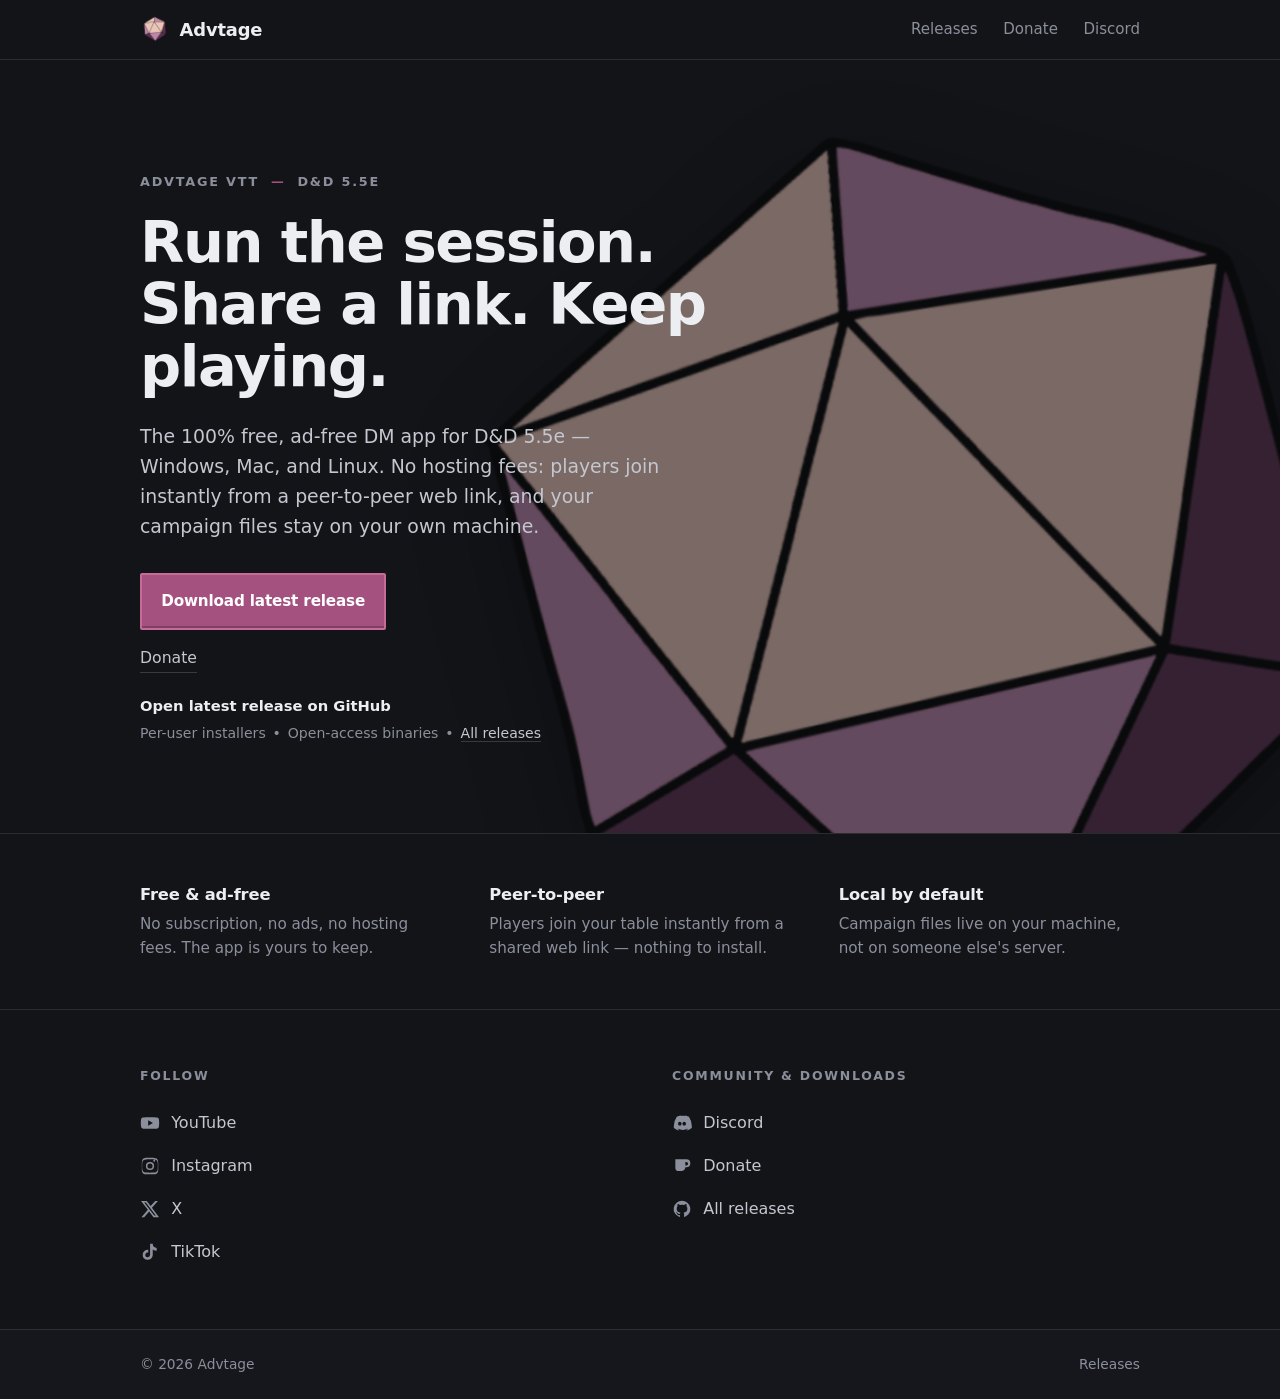
==== index.html @ 9486c338 "Group download buttons by OS; rename Ko-fi labels to Donate Stack Windows → Mac → Linux as clear gro" ====
<!DOCTYPE html>
<html lang="en">
<head>
  <meta charset="utf-8" />
  <meta name="viewport" content="width=device-width, initial-scale=1" />
  <title>Advtage • DM tools for tabletop sessions</title>
  <meta name="description" content="The 100% free, ad-free DM app for D&amp;D 5.5e — Windows, Mac, and Linux. Zero hosting fees — players join instantly via a peer-to-peer web link while campaign files stay on your machine." />
  <meta property="og:title" content="Advtage — Run the session. Share a link. Keep playing." />
  <meta property="og:description" content="Free, ad-free DM app for D&amp;D 5.5e on Windows, Mac, and Linux. Players join via a peer-to-peer web link; campaign files stay on your machine." />
  <meta property="og:type" content="website" />
  <meta property="og:image" content="assets/adv-die.png" />
  <link rel="icon" href="assets/adv-small.png" type="image/png" />
  <link rel="stylesheet" href="styles.css" />
</head>
<body>
  <a class="skip" href="#download-row">Skip to download</a>

  <header class="nav">
    <div class="nav__in">
      <a class="brand" href="index.html" aria-label="Advtage home">
        <img class="brand__icon" src="assets/adv-die.png" alt="" width="30" height="30" />
        <span class="brand__name">Advtage</span>
      </a>
      <nav class="nav__links" aria-label="Primary">
        <a href="releases.html">Releases</a>
        <a href="https://ko-fi.com/advtage" target="_blank" rel="noopener noreferrer">Donate</a>
        <a href="https://discord.gg/P9cmzxJrYT" target="_blank" rel="noopener noreferrer">Discord</a>
      </nav>
    </div>
  </header>

  <main>
    <section class="hero">
      <div class="hero__mark" aria-hidden="true">
        <img class="hero__mark-img" src="assets/adv-die.png" alt="" width="920" height="920" />
      </div>
      <div class="hero__in">
        <div class="hero__text">
          <p class="eyebrow">Advtage VTT <span aria-hidden="true">—</span> D&amp;D 5.5e</p>
          <h1 class="hero__title">Run the session. Share a link. Keep playing.</h1>
          <p class="hero__lede">
            The 100% free, ad-free DM app for D&amp;D 5.5e — Windows, Mac, and Linux.
            No hosting fees: players join instantly from a peer-to-peer web link,
            and your campaign files stay on your own machine.
          </p>

          <div class="actions">
            <div class="dl-row" id="download-row">
              <a class="btn" id="download-btn" href="https://github.com/advtage/advtage.github.io/releases/latest">
                Download for Windows
              </a>
            </div>
            <a class="actions__alt" href="https://ko-fi.com/advtage" target="_blank" rel="noopener noreferrer">Donate</a>
          </div>

          <p class="version" id="version-line">Fetching latest version…</p>
          <p class="fine">Per-user installers <span class="mid">•</span> Open-access binaries <span class="mid">•</span> <a class="fine__link" href="releases.html">All releases</a></p>
          <p class="fine fine--caveat" id="mac-caveat" hidden>
            Mac builds are unsigned (not Apple Developer ID signed or notarized).
            First launch may need right-click → Open, or allow in System Settings → Privacy &amp; Security.
          </p>
        </div>
      </div>
    </section>

    <section class="facts" aria-label="What Advtage is">
      <dl class="facts__in">
        <div class="fact">
          <dt class="fact__term">Free &amp; ad-free</dt>
          <dd class="fact__desc">No subscription, no ads, no hosting fees. The app is yours to keep.</dd>
        </div>
        <div class="fact">
          <dt class="fact__term">Peer-to-peer</dt>
          <dd class="fact__desc">Players join your table instantly from a shared web link — nothing to install.</dd>
        </div>
        <div class="fact">
          <dt class="fact__term">Local by default</dt>
          <dd class="fact__desc">Campaign files live on your machine, not on someone else's server.</dd>
        </div>
      </dl>
    </section>

    <section class="links">
      <div class="links__in">
        <div class="group">
          <h2 class="group__label">Follow</h2>
          <ul class="group__list" id="social-links-social">
            <li>
              <a class="slink" href="https://www.youtube.com/@advtagevtt" target="_blank" rel="noopener noreferrer">
                <svg class="slink__icon" viewBox="0 0 24 24" aria-hidden="true"><path d="M23 12s0-3.2-.4-4.7a2.5 2.5 0 0 0-1.8-1.8C19.3 5 12 5 12 5s-7.3 0-8.8.5A2.5 2.5 0 0 0 1.4 7.3C1 8.8 1 12 1 12s0 3.2.4 4.7a2.5 2.5 0 0 0 1.8 1.8C4.7 19 12 19 12 19s7.3 0 8.8-.5a2.5 2.5 0 0 0 1.8-1.8C23 15.2 23 12 23 12ZM9.8 15.3V8.7l5.7 3.3-5.7 3.3Z"/></svg>
                <span>YouTube</span>
              </a>
            </li>
            <li>
              <a class="slink" href="https://www.instagram.com/advtagevtt" target="_blank" rel="noopener noreferrer">
                <svg class="slink__icon" viewBox="0 0 24 24" aria-hidden="true"><path d="M12 2.2c3.2 0 3.6 0 4.9.1 1.2.1 1.8.3 2.2.4.6.2 1 .5 1.4.9.4.4.7.8.9 1.4.1.4.3 1 .4 2.2.1 1.3.1 1.7.1 4.9s0 3.6-.1 4.9c-.1 1.2-.3 1.8-.4 2.2-.2.6-.5 1-.9 1.4-.4.4-.8.7-1.4.9-.4.1-1 .3-2.2.4-1.3.1-1.7.1-4.9.1s-3.6 0-4.9-.1c-1.2-.1-1.8-.3-2.2-.4a3.8 3.8 0 0 1-1.4-.9 3.8 3.8 0 0 1-.9-1.4c-.1-.4-.3-1-.4-2.2C2.2 15.6 2.2 15.2 2.2 12s0-3.6.1-4.9c.1-1.2.3-1.8.4-2.2.2-.6.5-1 .9-1.4.4-.4.8-.7 1.4-.9.4-.1 1-.3 2.2-.4C8.4 2.2 8.8 2.2 12 2.2Zm0 1.8c-3.1 0-3.5 0-4.7.1-1.1.1-1.7.2-2.1.4-.5.2-.9.4-1.3.8-.4.4-.6.8-.8 1.3-.2.4-.3 1-.4 2.1C2.6 9.9 2.6 10.3 2.6 12s0 2.1.1 3.3c.1 1.1.2 1.7.4 2.1.2.5.4.9.8 1.3.4.4.8.6 1.3.8.4.2 1 .3 2.1.4 1.2.1 1.6.1 4.7.1s3.5 0 4.7-.1c1.1-.1 1.7-.2 2.1-.4.5-.2.9-.4 1.3-.8.4-.4.6-.8.8-1.3.2-.4.3-1 .4-2.1.1-1.2.1-1.6.1-3.3s0-2.1-.1-3.3c-.1-1.1-.2-1.7-.4-2.1a3.5 3.5 0 0 0-.8-1.3 3.5 3.5 0 0 0-1.3-.8c-.4-.2-1-.3-2.1-.4C15.5 4 15.1 4 12 4Zm0 3.1a4.9 4.9 0 1 1 0 9.8 4.9 4.9 0 0 1 0-9.8Zm0 8a3.1 3.1 0 1 0 0-6.2 3.1 3.1 0 0 0 0 6.2Zm5.1-8.2a1.15 1.15 0 1 1 0-2.3 1.15 1.15 0 0 1 0 2.3Z"/></svg>
                <span>Instagram</span>
              </a>
            </li>
            <li>
              <a class="slink" href="https://x.com/AdvtageVTT" target="_blank" rel="noopener noreferrer">
                <svg class="slink__icon" viewBox="0 0 24 24" aria-hidden="true"><path d="M18.24 2.25h3.31l-7.23 8.26 8.5 11.24h-6.65l-5.2-6.82-5.96 6.82H1.7l7.73-8.84L1.25 2.25h6.82l4.7 6.22 5.47-6.22Zm-1.16 17.52h1.83L7.02 4.13H5.06l12.02 15.64Z"/></svg>
                <span>X</span>
              </a>
            </li>
            <li>
              <a class="slink" href="https://www.tiktok.com/@advtagevtt" target="_blank" rel="noopener noreferrer">
                <svg class="slink__icon" viewBox="0 0 24 24" aria-hidden="true"><path d="M16.6 5.82A5.2 5.2 0 0 1 15.3 2h-3.2v13.4a2.86 2.86 0 1 1-2.2-2.79V9.3a6.06 6.06 0 1 0 5.4 6.02V8.9a8.35 8.35 0 0 0 4.7 1.45V7.15a5.18 5.18 0 0 1-3.4-1.33Z"/></svg>
                <span>TikTok</span>
              </a>
            </li>
          </ul>
        </div>

        <div class="group">
          <h2 class="group__label">Community &amp; downloads</h2>
          <ul class="group__list" id="social-links-community">
            <li>
              <a class="slink" href="https://discord.gg/P9cmzxJrYT" target="_blank" rel="noopener noreferrer">
                <svg class="slink__icon" viewBox="0 0 24 24" aria-hidden="true"><path d="M20.3 4.6A19 19 0 0 0 15.6 3.1l-.24.5a17.6 17.6 0 0 1 4.14 1.32 15.7 15.7 0 0 0-13-.02A17.5 17.5 0 0 1 10.7 3.6l-.25-.5A19 19 0 0 0 5.7 4.6 19.8 19.8 0 0 0 2.3 17.9a19.2 19.2 0 0 0 5.86 2.95l.47-.66a12.5 12.5 0 0 1-1.86-.9l.46-.35a13.7 13.7 0 0 0 11.54 0l.46.35c-.6.35-1.22.65-1.87.9l.47.66a19.1 19.1 0 0 0 5.86-2.95 19.7 19.7 0 0 0-3.4-13.3ZM9.35 15.1c-1.14 0-2.08-1.05-2.08-2.34 0-1.29.92-2.34 2.08-2.34 1.16 0 2.1 1.06 2.08 2.34 0 1.29-.93 2.34-2.08 2.34Zm5.3 0c-1.14 0-2.08-1.05-2.08-2.34 0-1.29.92-2.34 2.08-2.34 1.16 0 2.1 1.06 2.08 2.34 0 1.29-.92 2.34-2.08 2.34Z"/></svg>
                <span>Discord</span>
              </a>
            </li>
            <li>
              <a class="slink" href="https://ko-fi.com/advtage" target="_blank" rel="noopener noreferrer">
                <svg class="slink__icon" viewBox="0 0 24 24" aria-hidden="true"><path d="M4 4h13.2A4.8 4.8 0 0 1 22 8.8a4.8 4.8 0 0 1-4.8 4.8h-1.06A5.1 5.1 0 0 1 11 18H8a4 4 0 0 1-4-4V4Zm12 3.2v4.2h1.2A2.1 2.1 0 0 0 19.3 9.3 2.1 2.1 0 0 0 17.2 7.2H16Z"/></svg>
                <span>Donate</span>
              </a>
            </li>
            <li>
              <a class="slink" href="releases.html">
                <svg class="slink__icon" viewBox="0 0 24 24" aria-hidden="true"><path d="M12 2a10 10 0 0 0-3.16 19.49c.5.09.68-.22.68-.48v-1.7c-2.78.6-3.37-1.34-3.37-1.34-.45-1.16-1.11-1.47-1.11-1.47-.9-.62.07-.6.07-.6 1 .07 1.53 1.03 1.53 1.03.9 1.53 2.36 1.09 2.94.83.09-.65.35-1.09.63-1.34-2.22-.25-4.55-1.11-4.55-4.94 0-1.09.39-1.98 1.03-2.68-.1-.26-.45-1.28.1-2.66 0 0 .84-.27 2.75 1.02a9.5 9.5 0 0 1 5 0c1.91-1.29 2.75-1.02 2.75-1.02.55 1.38.2 2.4.1 2.66.64.7 1.03 1.59 1.03 2.68 0 3.84-2.34 4.68-4.57 4.93.36.31.68.92.68 1.85v2.74c0 .27.18.58.69.48A10 10 0 0 0 12 2Z"/></svg>
                <span>All releases</span>
              </a>
            </li>
          </ul>
        </div>
      </div>
    </section>
  </main>

  <footer class="foot">
    <div class="foot__in">
      <span>&copy; <span id="year"></span> Advtage</span>
      <a href="https://github.com/advtage/advtage.github.io/releases" target="_blank" rel="noopener noreferrer">Releases</a>
    </div>
  </footer>

  <script src="os-icons.js"></script>
  <script src="main.js"></script>
</body>
</html>
---- styles.css ----
:root {
  color-scheme: dark;

  /* One dominant neutral, graded surfaces */
  --bg: #131418;
  --bg-2: #16171c;
  --ink: #eceef2;
  --ink-2: #c4c7d0;
  --muted: #8b8f9c;
  --line: rgba(255, 255, 255, 0.10);
  --line-2: rgba(255, 255, 255, 0.16);

  /* One accent, drawn from the die's plum/orchid — solid, used sparingly */
  --accent: #a4517f;
  --accent-hover: #b75f90;
  --accent-ink: #ffffff;

  --maxw: 1080px;
  --pad: clamp(1.25rem, 4vw, 2.5rem);

  font-family: Inter, system-ui, -apple-system, "Segoe UI", Roboto, sans-serif;
}

* { box-sizing: border-box; }

body {
  margin: 0;
  min-height: 100vh;
  background: var(--bg);
  color: var(--ink);
  font-size: 16px;
  line-height: 1.55;
  -webkit-font-smoothing: antialiased;
  text-rendering: optimizeLegibility;
}

img { display: block; }
a { color: inherit; }

.skip {
  position: absolute;
  left: -9999px;
  top: 0;
  z-index: 50;
  padding: 0.6rem 1rem;
  background: var(--accent);
  color: var(--accent-ink);
  font-weight: 600;
  text-decoration: none;
}
.skip:focus { left: 1rem; top: 1rem; }

:focus-visible {
  outline: 2px solid var(--accent-hover);
  outline-offset: 2px;
}

.mid { color: var(--muted); padding: 0 0.15rem; }

/* ---------------- Nav ---------------- */
.nav {
  position: sticky;
  top: 0;
  z-index: 30;
  background: var(--bg);
  border-bottom: 1px solid var(--line);
}
.nav__in {
  max-width: var(--maxw);
  margin: 0 auto;
  padding: 0.9rem var(--pad);
  display: flex;
  align-items: center;
  justify-content: space-between;
  gap: 1rem;
}
.brand {
  display: inline-flex;
  align-items: center;
  gap: 0.6rem;
  text-decoration: none;
}
.brand__icon {
  width: 30px;
  height: 30px;
  object-fit: contain;
}
.brand__name {
  font-size: 1.12rem;
  font-weight: 700;
  letter-spacing: -0.01em;
  color: var(--ink);
}
.nav__links {
  display: flex;
  align-items: center;
  gap: 1.6rem;
}
.nav__links a {
  color: var(--muted);
  text-decoration: none;
  font-size: 0.94rem;
  font-weight: 500;
  transition: color 0.15s ease;
}
.nav__links a:hover { color: var(--ink); }

/* ---------------- Hero ---------------- */
.hero {
  position: relative;
  overflow: hidden;
  border-bottom: 1px solid var(--line);
  isolation: isolate;
}
.hero__mark {
  position: absolute;
  inset: auto -14% -36% auto;
  width: min(118vw, 1080px);
  height: min(118vw, 1080px);
  z-index: 0;
  pointer-events: none;
  opacity: 0.48;
  transform: rotate(-10deg);
}
.hero__mark-img {
  width: 100%;
  height: 100%;
  object-fit: contain;
  filter: drop-shadow(0 28px 50px rgba(0, 0, 0, 0.55));
}
.hero__in {
  position: relative;
  z-index: 1;
  max-width: var(--maxw);
  margin: 0 auto;
  padding: clamp(3.5rem, 9vw, 7rem) var(--pad) clamp(3rem, 7vw, 5.5rem);
  display: grid;
  grid-template-columns: minmax(0, 1fr);
  align-items: center;
}
.hero__text {
  max-width: 38rem;
  position: relative;
}

.eyebrow {
  margin: 0 0 1.25rem;
  color: var(--muted);
  font-size: 0.8rem;
  font-weight: 600;
  letter-spacing: 0.14em;
  text-transform: uppercase;
}
.eyebrow span { margin: 0 0.35rem; color: var(--accent); }

.hero__title {
  margin: 0 0 1.4rem;
  font-size: clamp(2.2rem, 5.2vw, 3.6rem);
  line-height: 1.08;
  letter-spacing: -0.025em;
  font-weight: 700;
  color: var(--ink);
}

.hero__lede {
  margin: 0 0 2rem;
  max-width: 33rem;
  color: var(--ink-2);
  font-size: clamp(1.02rem, 1.5vw, 1.18rem);
  line-height: 1.6;
}

/* ---- Actions: download buttons with OS marks ---- */
.actions {
  display: flex;
  flex-direction: column;
  align-items: flex-start;
  gap: 1rem;
  margin-bottom: 1.35rem;
}
.dl-row {
  display: flex;
  flex-direction: column;
  align-items: flex-start;
  gap: 0.55rem;
  width: 100%;
  max-width: 42rem;
}
.dl-group {
  display: flex;
  flex-wrap: wrap;
  align-items: stretch;
  gap: 0.55rem;
}
.btn {
  display: inline-flex;
  align-items: center;
  justify-content: center;
  gap: 0.55rem;
  padding: 0.9rem 1.2rem;
  background: var(--accent);
  color: var(--accent-ink);
  font-size: 0.95rem;
  font-weight: 650;
  letter-spacing: -0.01em;
  text-decoration: none;
  border: 2px solid #c46b98;
  border-radius: 2px;
  box-shadow: inset 0 -2px 0 rgba(0, 0, 0, 0.22);
  transition: background 0.15s ease, border-color 0.15s ease, transform 0.12s ease;
}
.btn:hover {
  background: var(--accent-hover);
  border-color: #d07aa5;
}
.btn:active {
  transform: translateY(1px);
  box-shadow: inset 0 1px 0 rgba(0, 0, 0, 0.25);
}
.btn.pending { opacity: 0.6; pointer-events: none; }
.btn--download {
  white-space: nowrap;
  min-height: 2.85rem;
}
.btn__os {
  width: 1.15rem;
  height: 1.15rem;
  flex-shrink: 0;
  display: block;
}
.btn__label { line-height: 1; }

.actions__alt {
  color: var(--ink-2);
  font-size: 0.98rem;
  font-weight: 500;
  text-decoration: none;
  border-bottom: 1px solid var(--line-2);
  padding-bottom: 2px;
  transition: color 0.15s ease, border-color 0.15s ease;
}
.actions__alt:hover { color: var(--ink); border-bottom-color: var(--accent); }

.version {
  margin: 0;
  color: var(--ink);
  font-size: 0.92rem;
  font-weight: 600;
}
.fine {
  margin: 0.35rem 0 0;
  color: var(--muted);
  font-size: 0.88rem;
}
.fine__link {
  color: var(--ink-2);
  text-decoration: none;
  border-bottom: 1px solid var(--line-2);
  transition: color 0.15s ease, border-color 0.15s ease;
}
.fine__link:hover { color: var(--ink); border-bottom-color: var(--accent); }
.fine--caveat {
  margin-top: 0.85rem;
  max-width: 34rem;
  line-height: 1.5;
  color: var(--muted);
}

/* ---------------- Facts (typography + hairlines, not cards) ---------------- */
.facts { border-bottom: 1px solid var(--line); }
.facts__in {
  max-width: var(--maxw);
  margin: 0 auto;
  padding: clamp(2rem, 4vw, 3rem) var(--pad);
  display: grid;
  grid-template-columns: repeat(3, 1fr);
  gap: clamp(1.5rem, 4vw, 3rem);
}
.fact { margin: 0; }
.fact__term {
  margin: 0 0 0.4rem;
  font-size: 1.02rem;
  font-weight: 700;
  color: var(--ink);
  letter-spacing: -0.01em;
}
.fact__desc {
  margin: 0;
  color: var(--muted);
  font-size: 0.95rem;
  line-height: 1.55;
}

/* ---------------- Links (grouped text links, one icon system) ---------------- */
.links__in {
  max-width: var(--maxw);
  margin: 0 auto;
  padding: clamp(2.5rem, 5vw, 3.5rem) var(--pad);
  display: grid;
  grid-template-columns: 1fr 1fr;
  gap: clamp(2rem, 6vw, 4rem);
}
.group__label {
  margin: 0 0 1.1rem;
  font-size: 0.78rem;
  font-weight: 600;
  letter-spacing: 0.14em;
  text-transform: uppercase;
  color: var(--muted);
}
.group__list {
  list-style: none;
  margin: 0;
  padding: 0;
  display: flex;
  flex-direction: column;
  gap: 0.15rem;
}
.slink {
  display: inline-flex;
  align-items: center;
  gap: 0.7rem;
  padding: 0.5rem 0;
  color: var(--ink-2);
  text-decoration: none;
  font-size: 1rem;
  font-weight: 500;
  width: fit-content;
  transition: color 0.15s ease;
}
.slink__icon {
  width: 20px;
  height: 20px;
  flex-shrink: 0;
  fill: var(--muted);
  transition: fill 0.15s ease;
}
.slink:hover { color: var(--ink); }
.slink:hover .slink__icon { fill: var(--accent); }

/* ---------------- Page head (inner pages) ---------------- */
.page-head {
  border-bottom: 1px solid var(--line);
}
.page-head__in {
  max-width: var(--maxw);
  margin: 0 auto;
  padding: clamp(2.5rem, 6vw, 4rem) var(--pad) clamp(2rem, 4vw, 3rem);
}
.page-head__title {
  margin: 0 0 0.85rem;
  font-size: clamp(2rem, 4.5vw, 2.8rem);
  line-height: 1.1;
  letter-spacing: -0.025em;
  font-weight: 700;
}
.page-head__lede {
  margin: 0;
  max-width: 36rem;
  color: var(--ink-2);
  font-size: 1.05rem;
  line-height: 1.6;
}
.page-head__note {
  margin: 1rem 0 0;
  max-width: 36rem;
  color: var(--muted);
  font-size: 0.9rem;
  line-height: 1.55;
}

.nav__links a[aria-current="page"] {
  color: var(--ink);
  border-bottom: 2px solid var(--accent);
  padding-bottom: 2px;
}

/* ---------------- Releases list ---------------- */
.releases__in {
  max-width: var(--maxw);
  margin: 0 auto;
  padding: clamp(1.5rem, 4vw, 2.5rem) var(--pad) clamp(3rem, 6vw, 4.5rem);
}
.releases__status {
  margin: 0;
  color: var(--ink-2);
  font-size: 1rem;
  font-weight: 500;
}
.releases__status--error { color: var(--ink); }
.releases__fallback { margin: 1rem 0 0; }

.release {
  padding: clamp(1.5rem, 3vw, 2.25rem) 0;
  border-bottom: 1px solid var(--line);
}
.release:first-child { padding-top: 0.25rem; }
.release:last-child { border-bottom: none; }

.release__head {
  display: flex;
  align-items: flex-start;
  justify-content: space-between;
  gap: 1.5rem;
  margin-bottom: 1rem;
  flex-wrap: wrap;
}
.release__title {
  margin: 0 0 0.35rem;
  font-size: clamp(1.2rem, 2.4vw, 1.45rem);
  font-weight: 700;
  letter-spacing: -0.015em;
  line-height: 1.2;
}
.release__meta {
  margin: 0;
  color: var(--muted);
  font-size: 0.9rem;
  font-weight: 500;
  display: flex;
  flex-wrap: wrap;
  align-items: center;
  gap: 0.15rem;
}
.release__badges {
  display: flex;
  flex-wrap: wrap;
  gap: 0.45rem;
  margin-top: 0.7rem;
}
.release__badge {
  display: inline-block;
  padding: 0.15rem 0.45rem;
  border: 1px solid var(--line-2);
  border-radius: 2px;
  font-size: 0.72rem;
  font-weight: 700;
  letter-spacing: 0.04em;
  text-transform: uppercase;
  color: var(--ink-2);
}
.release__badge--latest {
  background: var(--accent);
  border-color: var(--accent);
  color: var(--accent-ink);
}
.release__badge--pre {
  color: var(--muted);
}
.release__actions {
  flex-shrink: 0;
  display: flex;
  flex-direction: column;
  align-items: flex-end;
  gap: 0.65rem;
  max-width: 100%;
}
.release__downloads {
  display: flex;
  flex-direction: column;
  align-items: flex-end;
  gap: 0.4rem;
  max-width: 28rem;
}
.release__downloads .dl-group {
  justify-content: flex-end;
  gap: 0.4rem;
}
.release__downloads-empty {
  margin: 0;
  color: var(--muted);
  font-size: 0.88rem;
  font-style: italic;
}
.release__downloads .btn--download {
  padding: 0.7rem 0.95rem;
  font-size: 0.86rem;
  min-height: 2.45rem;
  gap: 0.45rem;
}
.release__downloads .btn__os {
  width: 1.05rem;
  height: 1.05rem;
}
.release__notes {
  margin: 0;
  color: var(--ink-2);
  font-size: 0.95rem;
  line-height: 1.6;
  max-width: 42rem;
}
.release__notes--empty {
  color: var(--muted);
  font-style: italic;
}
.release__notes p {
  margin: 0 0 0.75rem;
}
.release__notes p:last-child { margin-bottom: 0; }
.release__notes .notes-h {
  margin: 1.1rem 0 0.45rem;
  font-size: 0.98rem;
  font-weight: 700;
  letter-spacing: -0.01em;
  color: var(--ink);
  line-height: 1.3;
}
.release__notes .notes-h:first-child { margin-top: 0; }
.release__notes .notes-list {
  margin: 0 0 0.85rem;
  padding-left: 1.2rem;
  color: var(--ink-2);
}
.release__notes .notes-list li { margin: 0.25rem 0; }
.release__notes code {
  font-family: ui-monospace, SFMono-Regular, Menlo, Consolas, monospace;
  font-size: 0.88em;
  color: var(--ink);
}
.release__notes a {
  color: var(--ink);
  text-decoration: none;
  border-bottom: 1px solid var(--line-2);
}
.release__notes a:hover { border-bottom-color: var(--accent); }
.release__notes strong { color: var(--ink); font-weight: 650; }
.release__notes em { font-style: italic; }
.release__notes .notes-hr {
  border: 0;
  border-top: 1px solid var(--line);
  margin: 1rem 0;
}
.release__notes .notes-quote {
  margin: 0 0 0.85rem;
  padding: 0.15rem 0 0.15rem 0.9rem;
  border-left: 2px solid var(--line-2);
  color: var(--muted);
}

/* ---------------- Footer ---------------- */
.foot {
  border-top: 1px solid var(--line);
  background: var(--bg-2);
}
.foot__in {
  max-width: var(--maxw);
  margin: 0 auto;
  padding: 1.5rem var(--pad);
  display: flex;
  justify-content: space-between;
  gap: 1rem;
  flex-wrap: wrap;
  color: var(--muted);
  font-size: 0.86rem;
}
.foot__in a {
  color: var(--muted);
  text-decoration: none;
  transition: color 0.15s ease;
}
.foot__in a:hover { color: var(--ink); }

/* ---------------- Responsive ---------------- */
@media (max-width: 820px) {
  .hero__mark {
    width: min(110vw, 640px);
    height: min(110vw, 640px);
    inset: auto -18% -22% auto;
    opacity: 0.34;
  }
  .hero__in {
    padding-top: clamp(3rem, 8vw, 4.5rem);
  }
  .facts__in { grid-template-columns: 1fr; gap: 1.5rem; }
  .fact { padding-bottom: 1.5rem; border-bottom: 1px solid var(--line); }
  .fact:last-child { padding-bottom: 0; border-bottom: none; }
}

@media (max-width: 560px) {
  .nav__links { gap: 1.1rem; }
  .nav__links a { font-size: 0.9rem; }
  .links__in { grid-template-columns: 1fr; gap: 2.25rem; }
  .actions { gap: 0.9rem; }
  .dl-row { width: 100%; }
  .dl-group { width: 100%; }
  .dl-group .btn { flex: 1 1 calc(50% - 0.55rem); }
  .release__actions {
    width: 100%;
    align-items: stretch;
  }
  .release__downloads {
    align-items: stretch;
    max-width: none;
    width: 100%;
  }
  .release__downloads .dl-group { justify-content: flex-start; width: 100%; }
  .release__downloads .btn--download { flex: 1 1 calc(50% - 0.45rem); text-align: center; }
}

@media (max-width: 380px) {
  .dl-group .btn,
  .release__downloads .btn--download { flex-basis: 100%; }
  .actions { align-items: stretch; }
  .actions__alt { align-self: flex-start; }
}

@media (prefers-reduced-motion: reduce) {
  * { transition: none !important; }
}
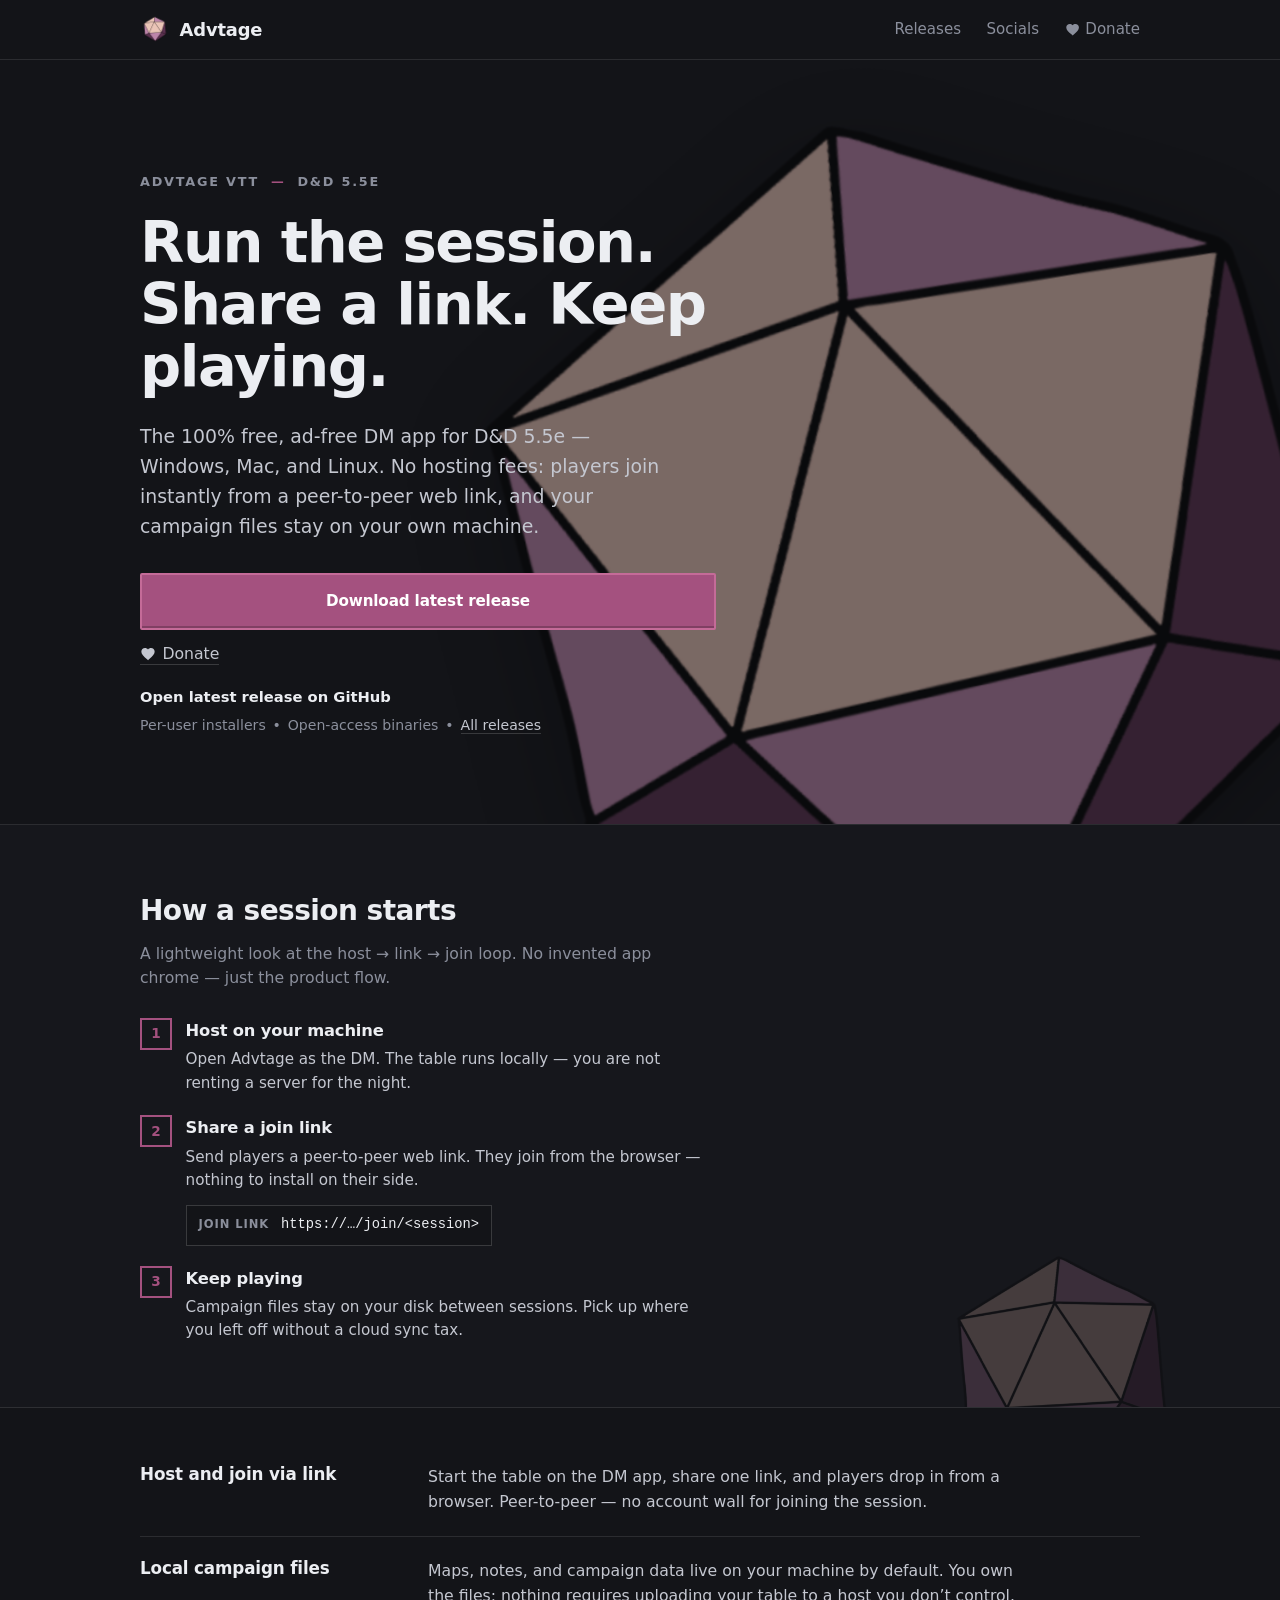
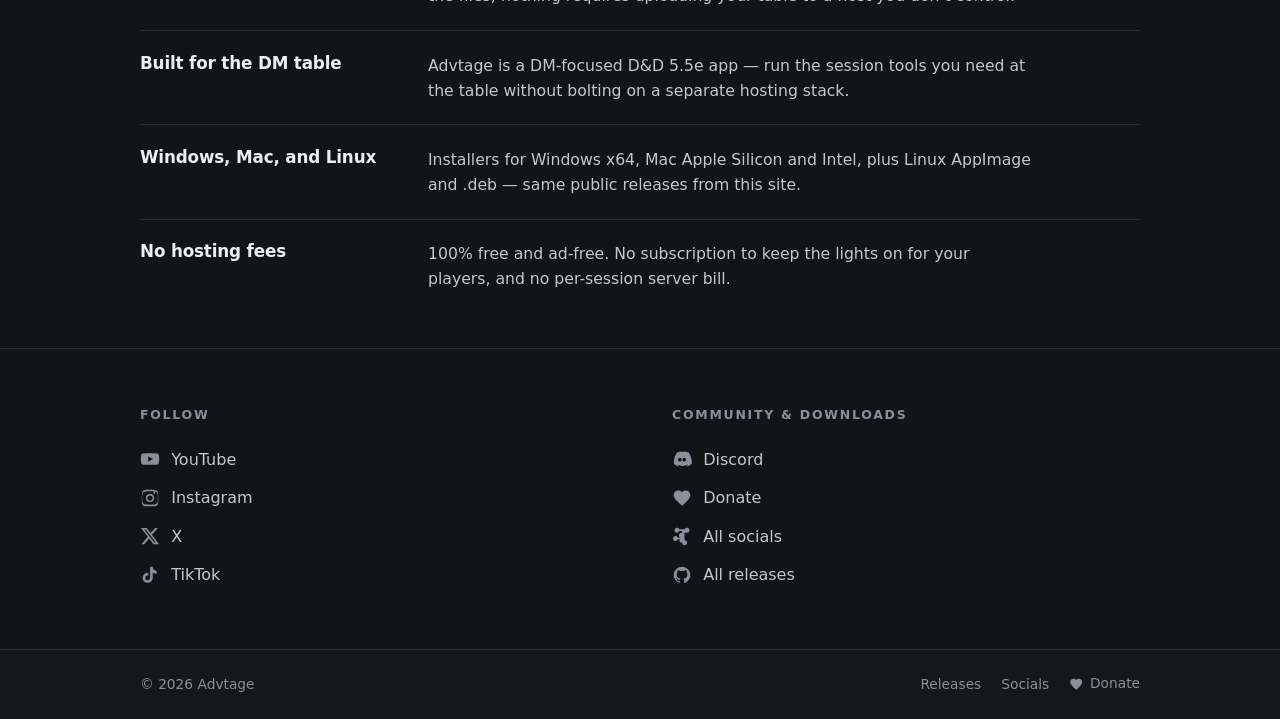
==== commit ad8fb61c: "Add Socials page, heart Donate icon, and homepage features Replace the Ko-fi mug with a centered hea" ====
--- a/index.html
+++ b/index.html
@@ -23,8 +23,11 @@
       </a>
       <nav class="nav__links" aria-label="Primary">
         <a href="releases.html">Releases</a>
-        <a href="https://ko-fi.com/advtage" target="_blank" rel="noopener noreferrer">Donate</a>
-        <a href="https://discord.gg/P9cmzxJrYT" target="_blank" rel="noopener noreferrer">Discord</a>
+        <a href="socials.html">Socials</a>
+        <a class="nav-donate" href="https://ko-fi.com/advtage" target="_blank" rel="noopener noreferrer">
+          <svg class="nav-donate__icon" viewBox="0 0 24 24" aria-hidden="true"><path d="M12.1 21.35 10.55 19.9C5.4 15.36 2 12.28 2 8.5 2 5.42 4.42 3 7.5 3c1.74 0 3.41.81 4.5 2.09C13.09 3.81 14.76 3 16.5 3 19.58 3 22 5.42 22 8.5c0 3.78-3.4 6.86-8.55 11.54L12.1 21.35Z"/></svg>
+          <span>Donate</span>
+        </a>
       </nav>
     </div>
   </header>
@@ -50,7 +53,10 @@
                 Download for Windows
               </a>
             </div>
-            <a class="actions__alt" href="https://ko-fi.com/advtage" target="_blank" rel="noopener noreferrer">Donate</a>
+            <a class="actions__alt donate-link" href="https://ko-fi.com/advtage" target="_blank" rel="noopener noreferrer">
+              <svg class="donate-link__icon" viewBox="0 0 24 24" aria-hidden="true"><path d="M12.1 21.35 10.55 19.9C5.4 15.36 2 12.28 2 8.5 2 5.42 4.42 3 7.5 3c1.74 0 3.41.81 4.5 2.09C13.09 3.81 14.76 3 16.5 3 19.58 3 22 5.42 22 8.5c0 3.78-3.4 6.86-8.55 11.54L12.1 21.35Z"/></svg>
+              <span>Donate</span>
+            </a>
           </div>
 
           <p class="version" id="version-line">Fetching latest version…</p>
@@ -63,21 +69,68 @@
       </div>
     </section>
 
-    <section class="facts" aria-label="What Advtage is">
-      <dl class="facts__in">
-        <div class="fact">
-          <dt class="fact__term">Free &amp; ad-free</dt>
-          <dd class="fact__desc">No subscription, no ads, no hosting fees. The app is yours to keep.</dd>
-        </div>
-        <div class="fact">
-          <dt class="fact__term">Peer-to-peer</dt>
-          <dd class="fact__desc">Players join your table instantly from a shared web link — nothing to install.</dd>
-        </div>
-        <div class="fact">
-          <dt class="fact__term">Local by default</dt>
-          <dd class="fact__desc">Campaign files live on your machine, not on someone else's server.</dd>
-        </div>
-      </dl>
+    <section class="how" aria-label="How a session starts">
+      <div class="how__in">
+        <div class="how__head">
+          <h2 class="how__title">How a session starts</h2>
+          <p class="how__lede">A lightweight look at the host → link → join loop. No invented app chrome — just the product flow.</p>
+        </div>
+        <ol class="how__steps">
+          <li class="how-step">
+            <span class="how-step__n" aria-hidden="true">1</span>
+            <div class="how-step__body">
+              <h3 class="how-step__title">Host on your machine</h3>
+              <p class="how-step__text">Open Advtage as the DM. The table runs locally — you are not renting a server for the night.</p>
+            </div>
+          </li>
+          <li class="how-step">
+            <span class="how-step__n" aria-hidden="true">2</span>
+            <div class="how-step__body">
+              <h3 class="how-step__title">Share a join link</h3>
+              <p class="how-step__text">Send players a peer-to-peer web link. They join from the browser — nothing to install on their side.</p>
+              <div class="how-demo" aria-hidden="true">
+                <span class="how-demo__label">Join link</span>
+                <code class="how-demo__url">https://…/join/&lt;session&gt;</code>
+              </div>
+            </div>
+          </li>
+          <li class="how-step">
+            <span class="how-step__n" aria-hidden="true">3</span>
+            <div class="how-step__body">
+              <h3 class="how-step__title">Keep playing</h3>
+              <p class="how-step__text">Campaign files stay on your disk between sessions. Pick up where you left off without a cloud sync tax.</p>
+            </div>
+          </li>
+        </ol>
+        <div class="how__mark" aria-hidden="true">
+          <img src="assets/adv-die.png" alt="" width="220" height="220" />
+        </div>
+      </div>
+    </section>
+
+    <section class="features" aria-label="Product features">
+      <div class="features__in">
+        <article class="feature">
+          <h2 class="feature__title">Host and join via link</h2>
+          <p class="feature__text">Start the table on the DM app, share one link, and players drop in from a browser. Peer-to-peer — no account wall for joining the session.</p>
+        </article>
+        <article class="feature">
+          <h2 class="feature__title">Local campaign files</h2>
+          <p class="feature__text">Maps, notes, and campaign data live on your machine by default. You own the files; nothing requires uploading your table to a host you don’t control.</p>
+        </article>
+        <article class="feature">
+          <h2 class="feature__title">Built for the DM table</h2>
+          <p class="feature__text">Advtage is a DM-focused D&amp;D 5.5e app — run the session tools you need at the table without bolting on a separate hosting stack.</p>
+        </article>
+        <article class="feature">
+          <h2 class="feature__title">Windows, Mac, and Linux</h2>
+          <p class="feature__text">Installers for Windows x64, Mac Apple Silicon and Intel, plus Linux AppImage and .deb — same public releases from this site.</p>
+        </article>
+        <article class="feature">
+          <h2 class="feature__title">No hosting fees</h2>
+          <p class="feature__text">100% free and ad-free. No subscription to keep the lights on for your players, and no per-session server bill.</p>
+        </article>
+      </div>
     </section>
 
     <section class="links">
@@ -123,8 +176,14 @@
             </li>
             <li>
               <a class="slink" href="https://ko-fi.com/advtage" target="_blank" rel="noopener noreferrer">
-                <svg class="slink__icon" viewBox="0 0 24 24" aria-hidden="true"><path d="M4 4h13.2A4.8 4.8 0 0 1 22 8.8a4.8 4.8 0 0 1-4.8 4.8h-1.06A5.1 5.1 0 0 1 11 18H8a4 4 0 0 1-4-4V4Zm12 3.2v4.2h1.2A2.1 2.1 0 0 0 19.3 9.3 2.1 2.1 0 0 0 17.2 7.2H16Z"/></svg>
+                <svg class="slink__icon" viewBox="0 0 24 24" aria-hidden="true"><path d="M12.1 21.35 10.55 19.9C5.4 15.36 2 12.28 2 8.5 2 5.42 4.42 3 7.5 3c1.74 0 3.41.81 4.5 2.09C13.09 3.81 14.76 3 16.5 3 19.58 3 22 5.42 22 8.5c0 3.78-3.4 6.86-8.55 11.54L12.1 21.35Z"/></svg>
                 <span>Donate</span>
+              </a>
+            </li>
+            <li>
+              <a class="slink" href="socials.html">
+                <svg class="slink__icon" viewBox="0 0 24 24" aria-hidden="true"><path d="M18 8a3 3 0 1 0-2.83-4H8.83a3 3 0 1 0 0 2H12v2.18A3 3 0 0 0 9 13v1H7a3 3 0 1 0 0 2h2v1a3 3 0 0 0 3 3h.18A3 3 0 1 0 15 17.17V8Zm-6 9h.17A3 3 0 0 0 15 14.17V13a3 3 0 0 0-3-3Z"/></svg>
+                <span>All socials</span>
               </a>
             </li>
             <li>
@@ -142,7 +201,14 @@
   <footer class="foot">
     <div class="foot__in">
       <span>&copy; <span id="year"></span> Advtage</span>
-      <a href="https://github.com/advtage/advtage.github.io/releases" target="_blank" rel="noopener noreferrer">Releases</a>
+      <div class="foot__links">
+        <a href="releases.html">Releases</a>
+        <a href="socials.html">Socials</a>
+        <a class="donate-link" href="https://ko-fi.com/advtage" target="_blank" rel="noopener noreferrer">
+          <svg class="donate-link__icon" viewBox="0 0 24 24" aria-hidden="true"><path d="M12.1 21.35 10.55 19.9C5.4 15.36 2 12.28 2 8.5 2 5.42 4.42 3 7.5 3c1.74 0 3.41.81 4.5 2.09C13.09 3.81 14.76 3 16.5 3 19.58 3 22 5.42 22 8.5c0 3.78-3.4 6.86-8.55 11.54L12.1 21.35Z"/></svg>
+          <span>Donate</span>
+        </a>
+      </div>
     </div>
   </footer>
 
--- a/styles.css
+++ b/styles.css
@@ -104,6 +104,19 @@
   transition: color 0.15s ease;
 }
 .nav__links a:hover { color: var(--ink); }
+.nav-donate {
+  display: inline-flex;
+  align-items: center;
+  gap: 0.35rem;
+  line-height: 1;
+}
+.nav-donate__icon {
+  width: 0.95rem;
+  height: 0.95rem;
+  display: block;
+  flex-shrink: 0;
+  fill: currentColor;
+}
 
 /* ---------------- Hero ---------------- */
 .hero {
@@ -181,16 +194,33 @@
 .dl-row {
   display: flex;
   flex-direction: column;
+  align-items: stretch;
+  gap: 1rem;
+  width: 100%;
+  max-width: 36rem;
+}
+.dl-section {
+  display: flex;
+  flex-direction: column;
   align-items: flex-start;
-  gap: 0.55rem;
+  gap: 0.45rem;
   width: 100%;
-  max-width: 42rem;
-}
-.dl-group {
+}
+.dl-section__title {
+  margin: 0;
+  font-size: 0.78rem;
+  font-weight: 700;
+  letter-spacing: 0.06em;
+  text-transform: uppercase;
+  color: var(--muted);
+  line-height: 1.2;
+}
+.dl-section__btns {
   display: flex;
   flex-wrap: wrap;
   align-items: stretch;
   gap: 0.55rem;
+  width: 100%;
 }
 .btn {
   display: inline-flex;
@@ -240,6 +270,20 @@
   transition: color 0.15s ease, border-color 0.15s ease;
 }
 .actions__alt:hover { color: var(--ink); border-bottom-color: var(--accent); }
+.donate-link {
+  display: inline-flex;
+  align-items: center;
+  gap: 0.4rem;
+  line-height: 1;
+}
+.donate-link__icon {
+  width: 1rem;
+  height: 1rem;
+  display: block;
+  flex-shrink: 0;
+  fill: currentColor;
+}
+.donate-link span { line-height: 1; }
 
 .version {
   margin: 0;
@@ -326,17 +370,180 @@
   font-size: 1rem;
   font-weight: 500;
   width: fit-content;
+  line-height: 1.2;
   transition: color 0.15s ease;
 }
 .slink__icon {
   width: 20px;
   height: 20px;
   flex-shrink: 0;
+  display: block;
   fill: var(--muted);
   transition: fill 0.15s ease;
 }
+.slink span {
+  display: block;
+  line-height: 1.2;
+}
 .slink:hover { color: var(--ink); }
 .slink:hover .slink__icon { fill: var(--accent); }
+
+/* ---------------- How / session flow ---------------- */
+.how {
+  border-bottom: 1px solid var(--line);
+  background: var(--bg-2);
+}
+.how__in {
+  position: relative;
+  max-width: var(--maxw);
+  margin: 0 auto;
+  padding: clamp(2.5rem, 5vw, 4rem) var(--pad);
+  overflow: hidden;
+}
+.how__head {
+  max-width: 34rem;
+  margin-bottom: 1.75rem;
+}
+.how__title {
+  margin: 0 0 0.55rem;
+  font-size: clamp(1.35rem, 2.4vw, 1.75rem);
+  font-weight: 700;
+  letter-spacing: -0.02em;
+  color: var(--ink);
+}
+.how__lede {
+  margin: 0;
+  color: var(--muted);
+  font-size: 0.98rem;
+  line-height: 1.55;
+}
+.how__steps {
+  list-style: none;
+  margin: 0;
+  padding: 0;
+  display: grid;
+  gap: 1.25rem;
+  max-width: 36rem;
+  position: relative;
+  z-index: 1;
+}
+.how-step {
+  display: grid;
+  grid-template-columns: 2rem 1fr;
+  gap: 0.85rem;
+  align-items: start;
+}
+.how-step__n {
+  width: 2rem;
+  height: 2rem;
+  display: inline-flex;
+  align-items: center;
+  justify-content: center;
+  border: 2px solid var(--accent);
+  color: var(--accent);
+  font-size: 0.85rem;
+  font-weight: 700;
+  line-height: 1;
+}
+.how-step__title {
+  margin: 0 0 0.3rem;
+  font-size: 1.02rem;
+  font-weight: 700;
+  letter-spacing: -0.01em;
+  color: var(--ink);
+}
+.how-step__text {
+  margin: 0;
+  color: var(--ink-2);
+  font-size: 0.95rem;
+  line-height: 1.55;
+}
+.how-demo {
+  margin-top: 0.75rem;
+  display: inline-flex;
+  flex-wrap: wrap;
+  align-items: center;
+  gap: 0.55rem 0.75rem;
+  padding: 0.55rem 0.75rem;
+  border: 1px solid var(--line-2);
+  background: var(--bg);
+  max-width: 100%;
+}
+.how-demo__label {
+  font-size: 0.72rem;
+  font-weight: 700;
+  letter-spacing: 0.08em;
+  text-transform: uppercase;
+  color: var(--muted);
+}
+.how-demo__url {
+  font-family: ui-monospace, SFMono-Regular, Menlo, Consolas, monospace;
+  font-size: 0.86rem;
+  color: var(--ink);
+  word-break: break-all;
+}
+.how__mark {
+  position: absolute;
+  right: -2%;
+  bottom: -18%;
+  width: min(42vw, 280px);
+  opacity: 0.22;
+  pointer-events: none;
+  z-index: 0;
+}
+.how__mark img {
+  width: 100%;
+  height: auto;
+}
+
+/* ---------------- Feature sections ---------------- */
+.features {
+  border-bottom: 1px solid var(--line);
+}
+.features__in {
+  max-width: var(--maxw);
+  margin: 0 auto;
+  padding: clamp(2.25rem, 4.5vw, 3.5rem) var(--pad);
+  display: grid;
+  gap: 0;
+}
+.feature {
+  display: grid;
+  grid-template-columns: minmax(10rem, 16rem) minmax(0, 1fr);
+  gap: 1rem 2rem;
+  padding: 1.35rem 0;
+  border-bottom: 1px solid var(--line);
+}
+.feature:first-child { padding-top: 0; }
+.feature:last-child {
+  border-bottom: 0;
+  padding-bottom: 0;
+}
+.feature__title {
+  margin: 0;
+  font-size: 1.05rem;
+  font-weight: 700;
+  letter-spacing: -0.01em;
+  color: var(--ink);
+  line-height: 1.3;
+}
+.feature__text {
+  margin: 0;
+  color: var(--ink-2);
+  font-size: 0.98rem;
+  line-height: 1.6;
+  max-width: 38rem;
+}
+
+/* ---------------- Socials page ---------------- */
+.socials__in {
+  max-width: var(--maxw);
+  margin: 0 auto;
+  padding: clamp(2.5rem, 5vw, 3.5rem) var(--pad);
+  display: grid;
+  grid-template-columns: 1fr 1fr;
+  gap: clamp(2rem, 6vw, 4rem);
+}
 
 /* ---------------- Page head (inner pages) ---------------- */
 .page-head {
@@ -459,10 +666,18 @@
   display: flex;
   flex-direction: column;
   align-items: flex-end;
-  gap: 0.4rem;
+  gap: 0.75rem;
   max-width: 28rem;
-}
-.release__downloads .dl-group {
+  width: 100%;
+}
+.release__downloads .dl-section {
+  align-items: flex-end;
+}
+.release__downloads .dl-section__title {
+  text-align: right;
+  font-size: 0.72rem;
+}
+.release__downloads .dl-section__btns {
   justify-content: flex-end;
   gap: 0.4rem;
 }
@@ -550,8 +765,15 @@
   justify-content: space-between;
   gap: 1rem;
   flex-wrap: wrap;
+  align-items: center;
   color: var(--muted);
   font-size: 0.86rem;
+}
+.foot__links {
+  display: inline-flex;
+  flex-wrap: wrap;
+  align-items: center;
+  gap: 1rem 1.25rem;
 }
 .foot__in a {
   color: var(--muted);
@@ -559,6 +781,10 @@
   transition: color 0.15s ease;
 }
 .foot__in a:hover { color: var(--ink); }
+.foot__in .donate-link__icon {
+  width: 0.9rem;
+  height: 0.9rem;
+}
 
 /* ---------------- Responsive ---------------- */
 @media (max-width: 820px) {
@@ -574,6 +800,12 @@
   .facts__in { grid-template-columns: 1fr; gap: 1.5rem; }
   .fact { padding-bottom: 1.5rem; border-bottom: 1px solid var(--line); }
   .fact:last-child { padding-bottom: 0; border-bottom: none; }
+  .feature {
+    grid-template-columns: 1fr;
+    gap: 0.35rem;
+  }
+  .socials__in { grid-template-columns: 1fr; gap: 2.25rem; }
+  .how__mark { opacity: 0.14; width: min(55vw, 220px); }
 }
 
 @media (max-width: 560px) {
@@ -582,8 +814,7 @@
   .links__in { grid-template-columns: 1fr; gap: 2.25rem; }
   .actions { gap: 0.9rem; }
   .dl-row { width: 100%; }
-  .dl-group { width: 100%; }
-  .dl-group .btn { flex: 1 1 calc(50% - 0.55rem); }
+  .dl-section__btns .btn { flex: 1 1 calc(50% - 0.55rem); }
   .release__actions {
     width: 100%;
     align-items: stretch;
@@ -593,12 +824,14 @@
     max-width: none;
     width: 100%;
   }
-  .release__downloads .dl-group { justify-content: flex-start; width: 100%; }
+  .release__downloads .dl-section { align-items: stretch; }
+  .release__downloads .dl-section__title { text-align: left; }
+  .release__downloads .dl-section__btns { justify-content: flex-start; }
   .release__downloads .btn--download { flex: 1 1 calc(50% - 0.45rem); text-align: center; }
 }
 
 @media (max-width: 380px) {
-  .dl-group .btn,
+  .dl-section__btns .btn,
   .release__downloads .btn--download { flex-basis: 100%; }
   .actions { align-items: stretch; }
   .actions__alt { align-self: flex-start; }
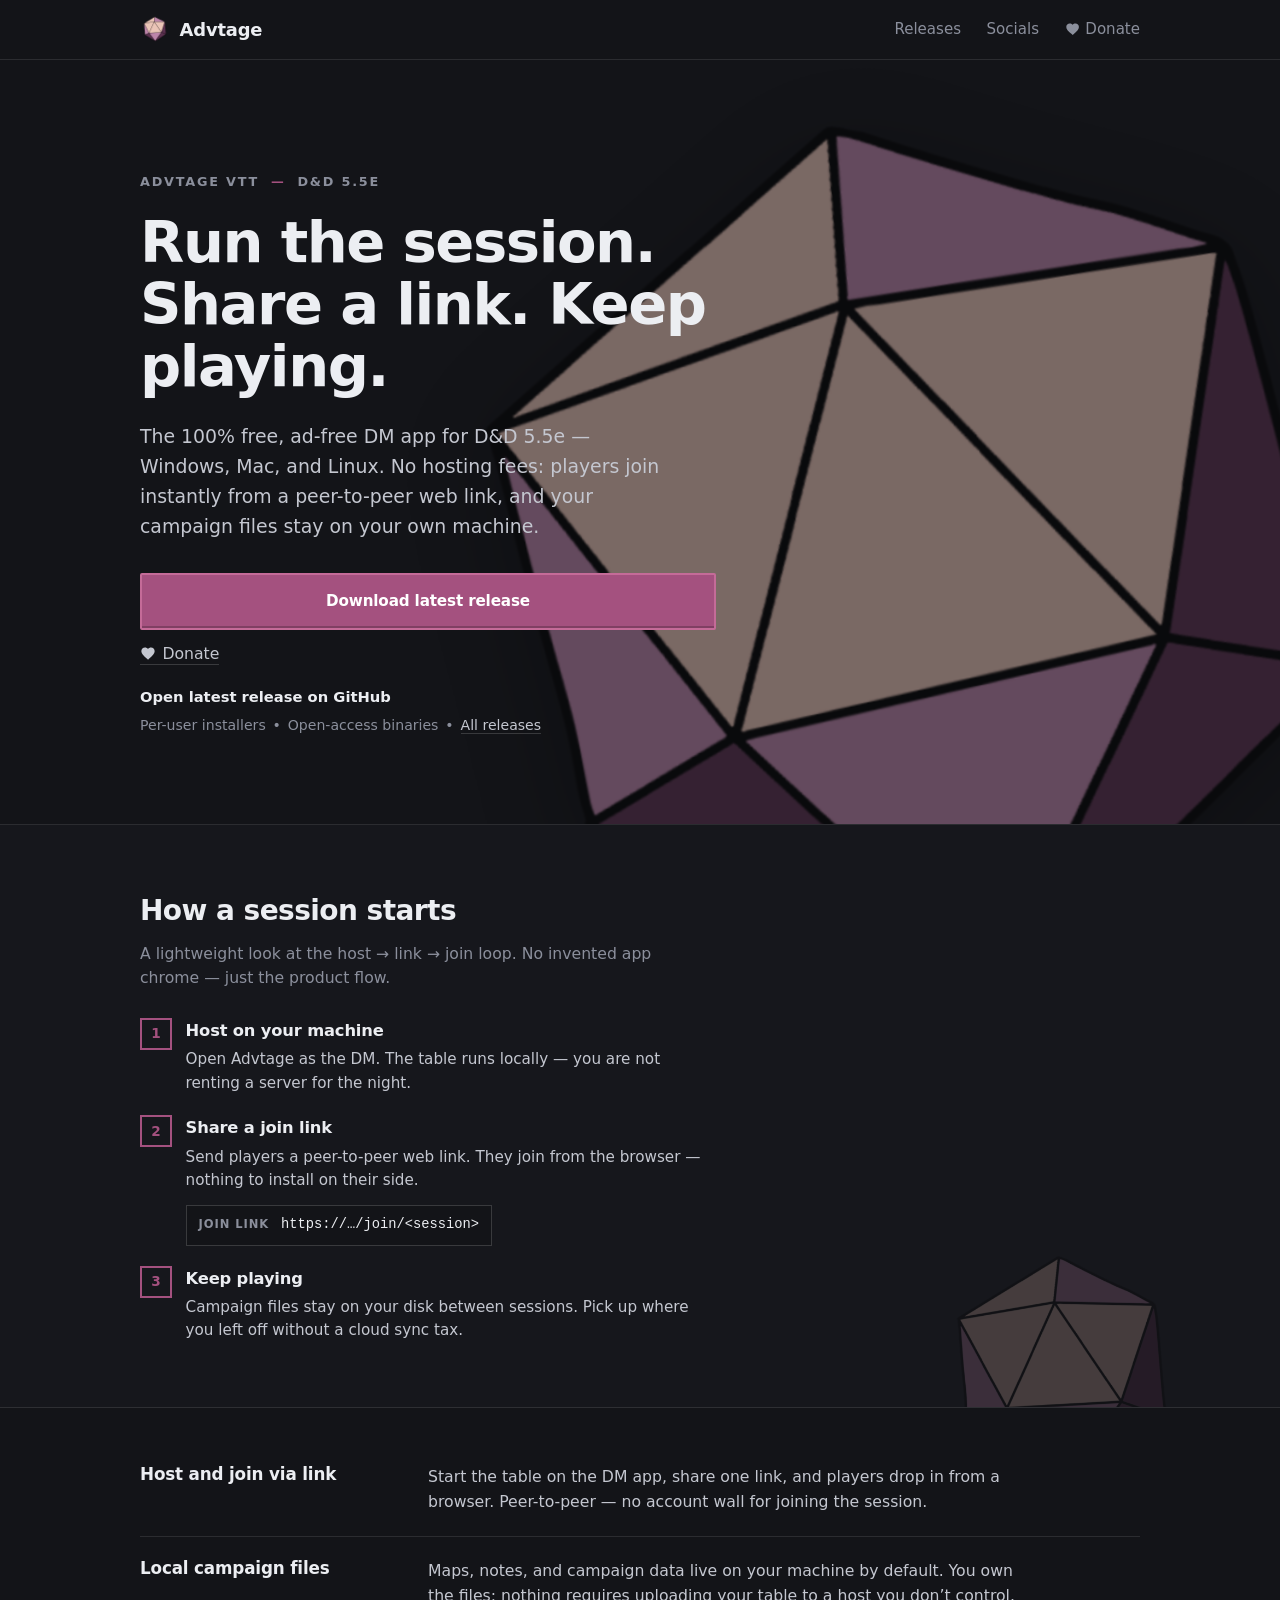
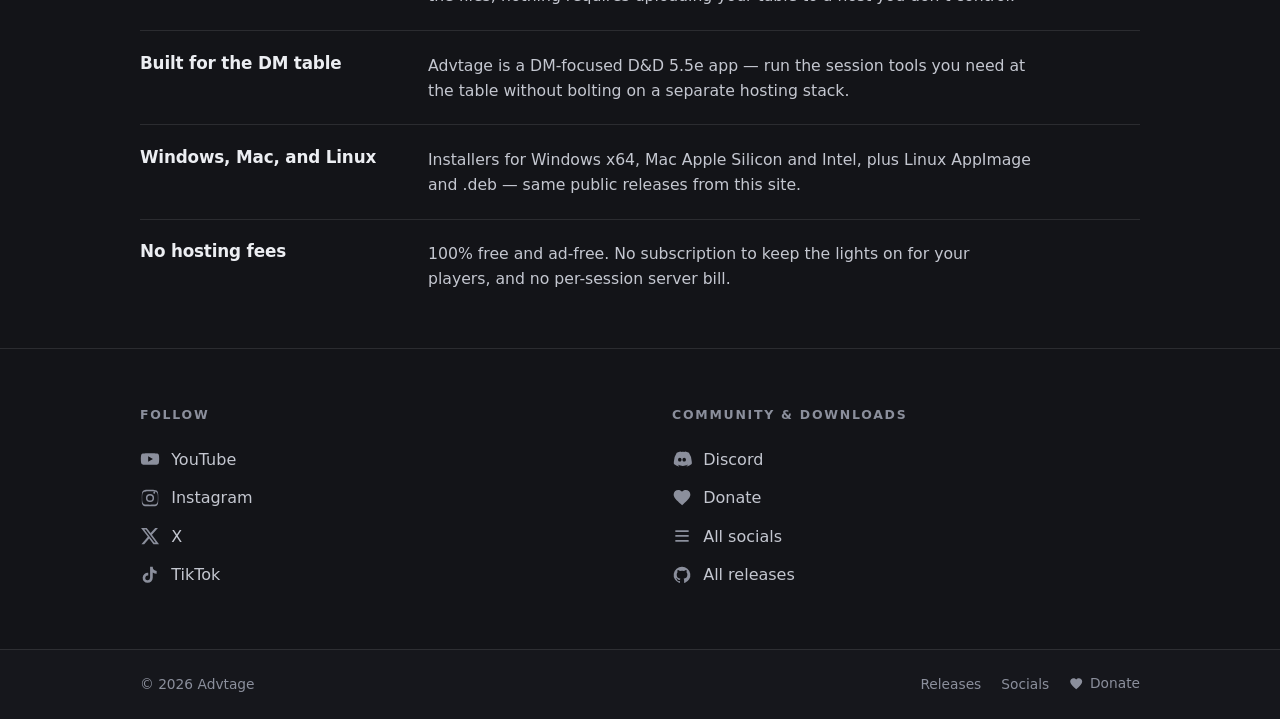
==== commit 62241622: "Restyle Socials as Linktree stack; clarify All socials icon Replace the sparse two-column Socials pa" ====
--- a/index.html
+++ b/index.html
@@ -182,7 +182,7 @@
             </li>
             <li>
               <a class="slink" href="socials.html">
-                <svg class="slink__icon" viewBox="0 0 24 24" aria-hidden="true"><path d="M18 8a3 3 0 1 0-2.83-4H8.83a3 3 0 1 0 0 2H12v2.18A3 3 0 0 0 9 13v1H7a3 3 0 1 0 0 2h2v1a3 3 0 0 0 3 3h.18A3 3 0 1 0 15 17.17V8Zm-6 9h.17A3 3 0 0 0 15 14.17V13a3 3 0 0 0-3-3Z"/></svg>
+                <svg class="slink__icon" viewBox="0 0 24 24" aria-hidden="true"><path d="M4 5h16v2.2H4V5zm0 5.9h16V13H4v-2.1zm0 5.9h16V19H4v-2.2z"/></svg>
                 <span>All socials</span>
               </a>
             </li>
--- a/styles.css
+++ b/styles.css
@@ -116,6 +116,7 @@
   display: block;
   flex-shrink: 0;
   fill: currentColor;
+  transform: translateY(-0.5px);
 }
 
 /* ---------------- Hero ---------------- */
@@ -282,6 +283,7 @@
   display: block;
   flex-shrink: 0;
   fill: currentColor;
+  transform: translateY(-0.5px);
 }
 .donate-link span { line-height: 1; }
 
@@ -381,6 +383,9 @@
   fill: var(--muted);
   transition: fill 0.15s ease;
 }
+.slink[href*="ko-fi.com"] .slink__icon {
+  transform: translateY(-0.5px);
+}
 .slink span {
   display: block;
   line-height: 1.2;
@@ -535,15 +540,95 @@
   max-width: 38rem;
 }
 
-/* ---------------- Socials page ---------------- */
-.socials__in {
-  max-width: var(--maxw);
+/* ---------------- Socials / Linktree stack ---------------- */
+.page-socials {
+  min-height: 100vh;
+  display: flex;
+  flex-direction: column;
+}
+.page-socials main {
+  flex: 1 1 auto;
+}
+.lt {
+  padding: clamp(2rem, 5vw, 3.25rem) var(--pad) clamp(2.5rem, 6vw, 4rem);
+}
+.lt__in {
+  width: min(100%, 26rem);
   margin: 0 auto;
-  padding: clamp(2.5rem, 5vw, 3.5rem) var(--pad);
-  display: grid;
-  grid-template-columns: 1fr 1fr;
-  gap: clamp(2rem, 6vw, 4rem);
-}
+}
+.lt__profile {
+  text-align: center;
+  margin-bottom: 1.75rem;
+}
+.lt__avatar {
+  width: 5.5rem;
+  height: 5.5rem;
+  margin: 0 auto 0.9rem;
+  object-fit: contain;
+}
+.lt__name {
+  margin: 0 0 0.35rem;
+  font-size: 1.45rem;
+  font-weight: 700;
+  letter-spacing: -0.02em;
+  color: var(--ink);
+}
+.lt__bio {
+  margin: 0;
+  color: var(--muted);
+  font-size: 0.95rem;
+  line-height: 1.45;
+}
+.lt__links {
+  list-style: none;
+  margin: 0;
+  padding: 0;
+  display: flex;
+  flex-direction: column;
+  gap: 0.75rem;
+}
+.lt-btn {
+  display: flex;
+  align-items: center;
+  justify-content: center;
+  gap: 0.7rem;
+  width: 100%;
+  min-height: 3.25rem;
+  padding: 0.85rem 1.15rem;
+  background: var(--bg-2);
+  color: var(--ink);
+  border: 2px solid var(--line-2);
+  border-radius: 2px;
+  text-decoration: none;
+  font-size: 1.02rem;
+  font-weight: 650;
+  letter-spacing: -0.01em;
+  line-height: 1;
+  box-shadow: inset 0 -2px 0 rgba(0, 0, 0, 0.28);
+  transition: background 0.15s ease, border-color 0.15s ease, color 0.15s ease;
+}
+.lt-btn:hover {
+  background: var(--accent);
+  border-color: #c46b98;
+  color: var(--accent-ink);
+}
+.lt-btn:active {
+  transform: translateY(1px);
+  box-shadow: inset 0 1px 0 rgba(0, 0, 0, 0.25);
+}
+.lt-btn__icon {
+  width: 1.2rem;
+  height: 1.2rem;
+  flex-shrink: 0;
+  display: block;
+  fill: currentColor;
+}
+.lt-btn__label {
+  display: block;
+  line-height: 1;
+}
+
+/* legacy two-column socials layout removed in favor of .lt */
 
 /* ---------------- Page head (inner pages) ---------------- */
 .page-head {
@@ -804,7 +889,6 @@
     grid-template-columns: 1fr;
     gap: 0.35rem;
   }
-  .socials__in { grid-template-columns: 1fr; gap: 2.25rem; }
   .how__mark { opacity: 0.14; width: min(55vw, 220px); }
 }
 
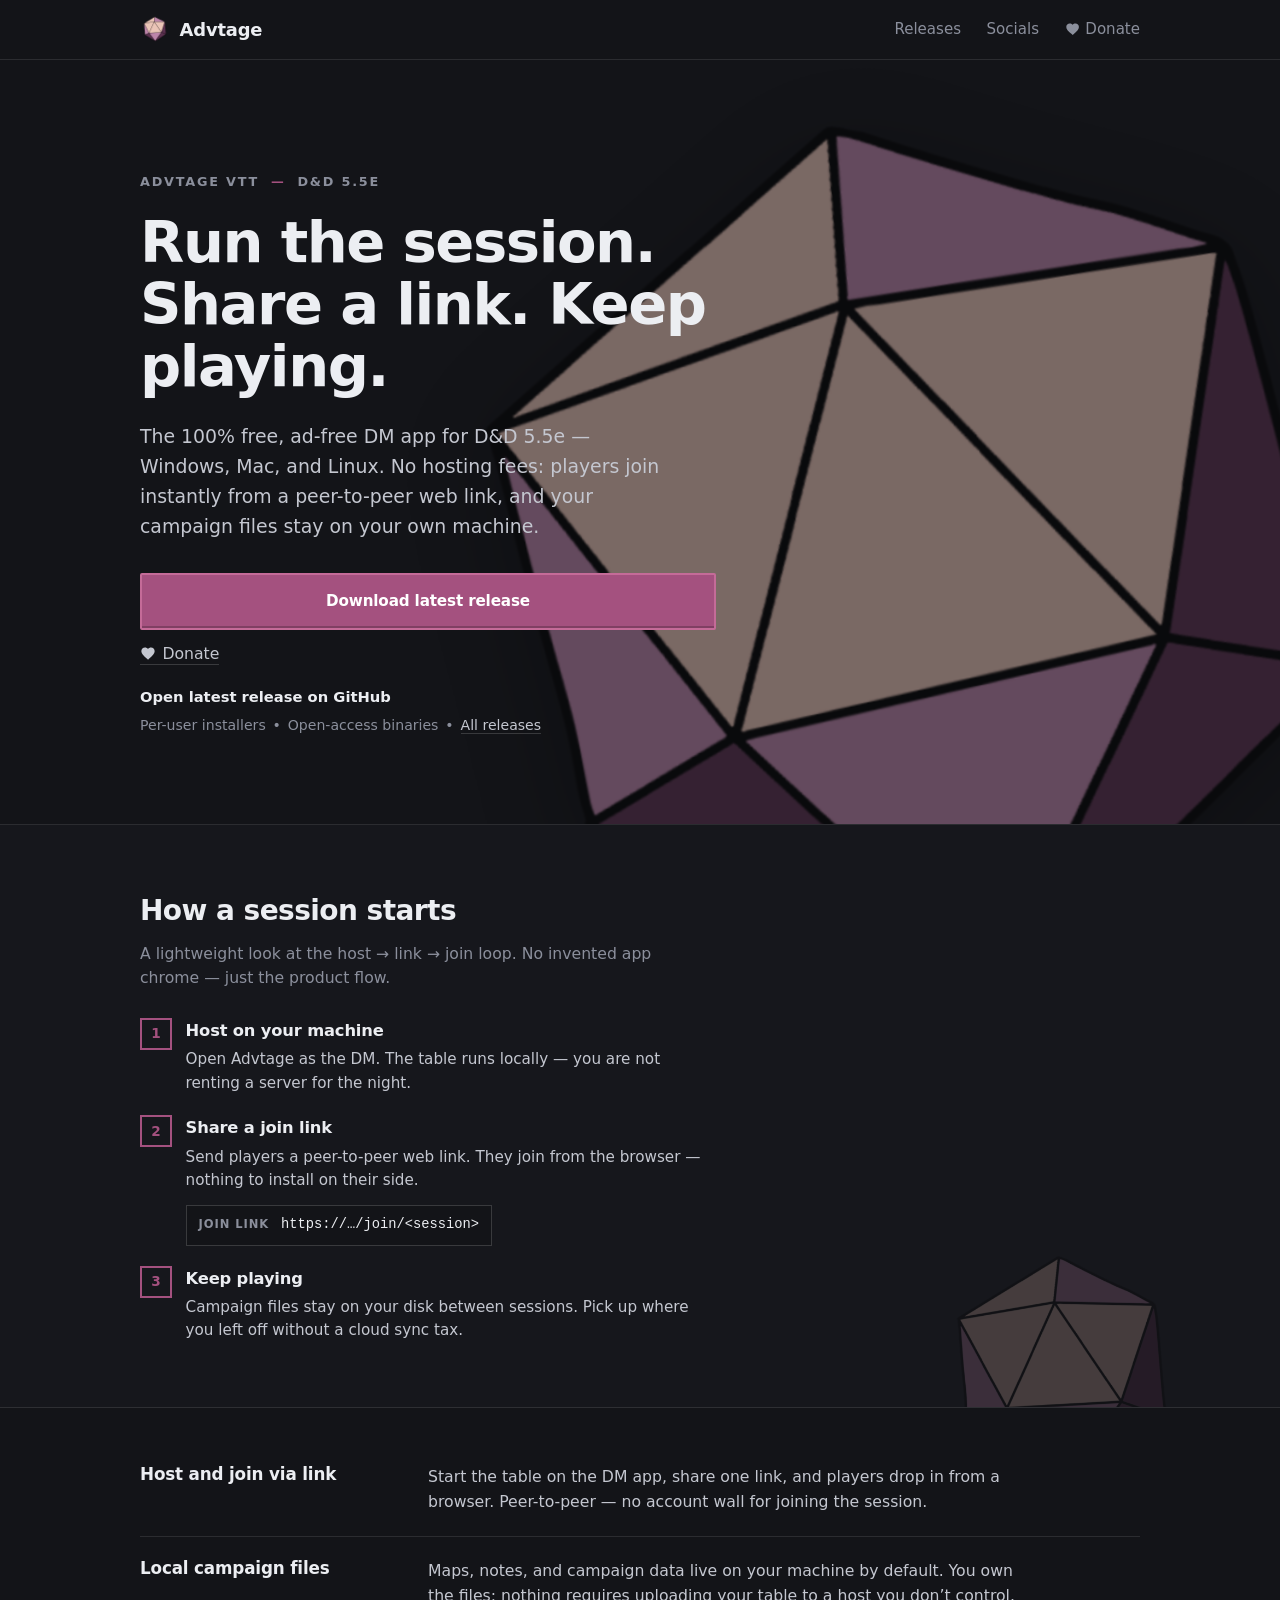
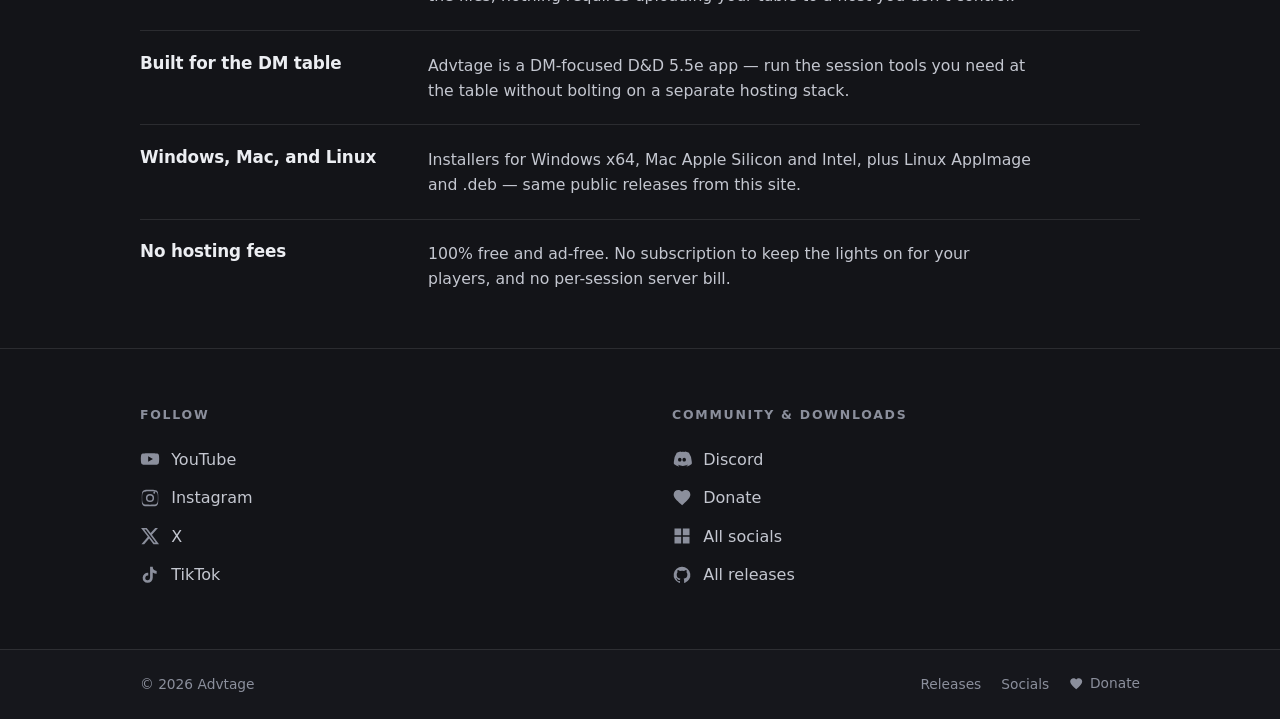
==== commit 4eece07f: "Use grid icon for All socials homepage link Co-authored-by: Dylan G. <dylan-griffin@users.noreply.gi" ====
--- a/index.html
+++ b/index.html
@@ -182,7 +182,7 @@
             </li>
             <li>
               <a class="slink" href="socials.html">
-                <svg class="slink__icon" viewBox="0 0 24 24" aria-hidden="true"><path d="M4 5h16v2.2H4V5zm0 5.9h16V13H4v-2.1zm0 5.9h16V19H4v-2.2z"/></svg>
+                <svg class="slink__icon" viewBox="0 0 24 24" aria-hidden="true"><path d="M3 3h8v8H3V3zm10 0h8v8h-8V3zM3 13h8v8H3v-8zm10 0h8v8h-8v-8z"/></svg>
                 <span>All socials</span>
               </a>
             </li>
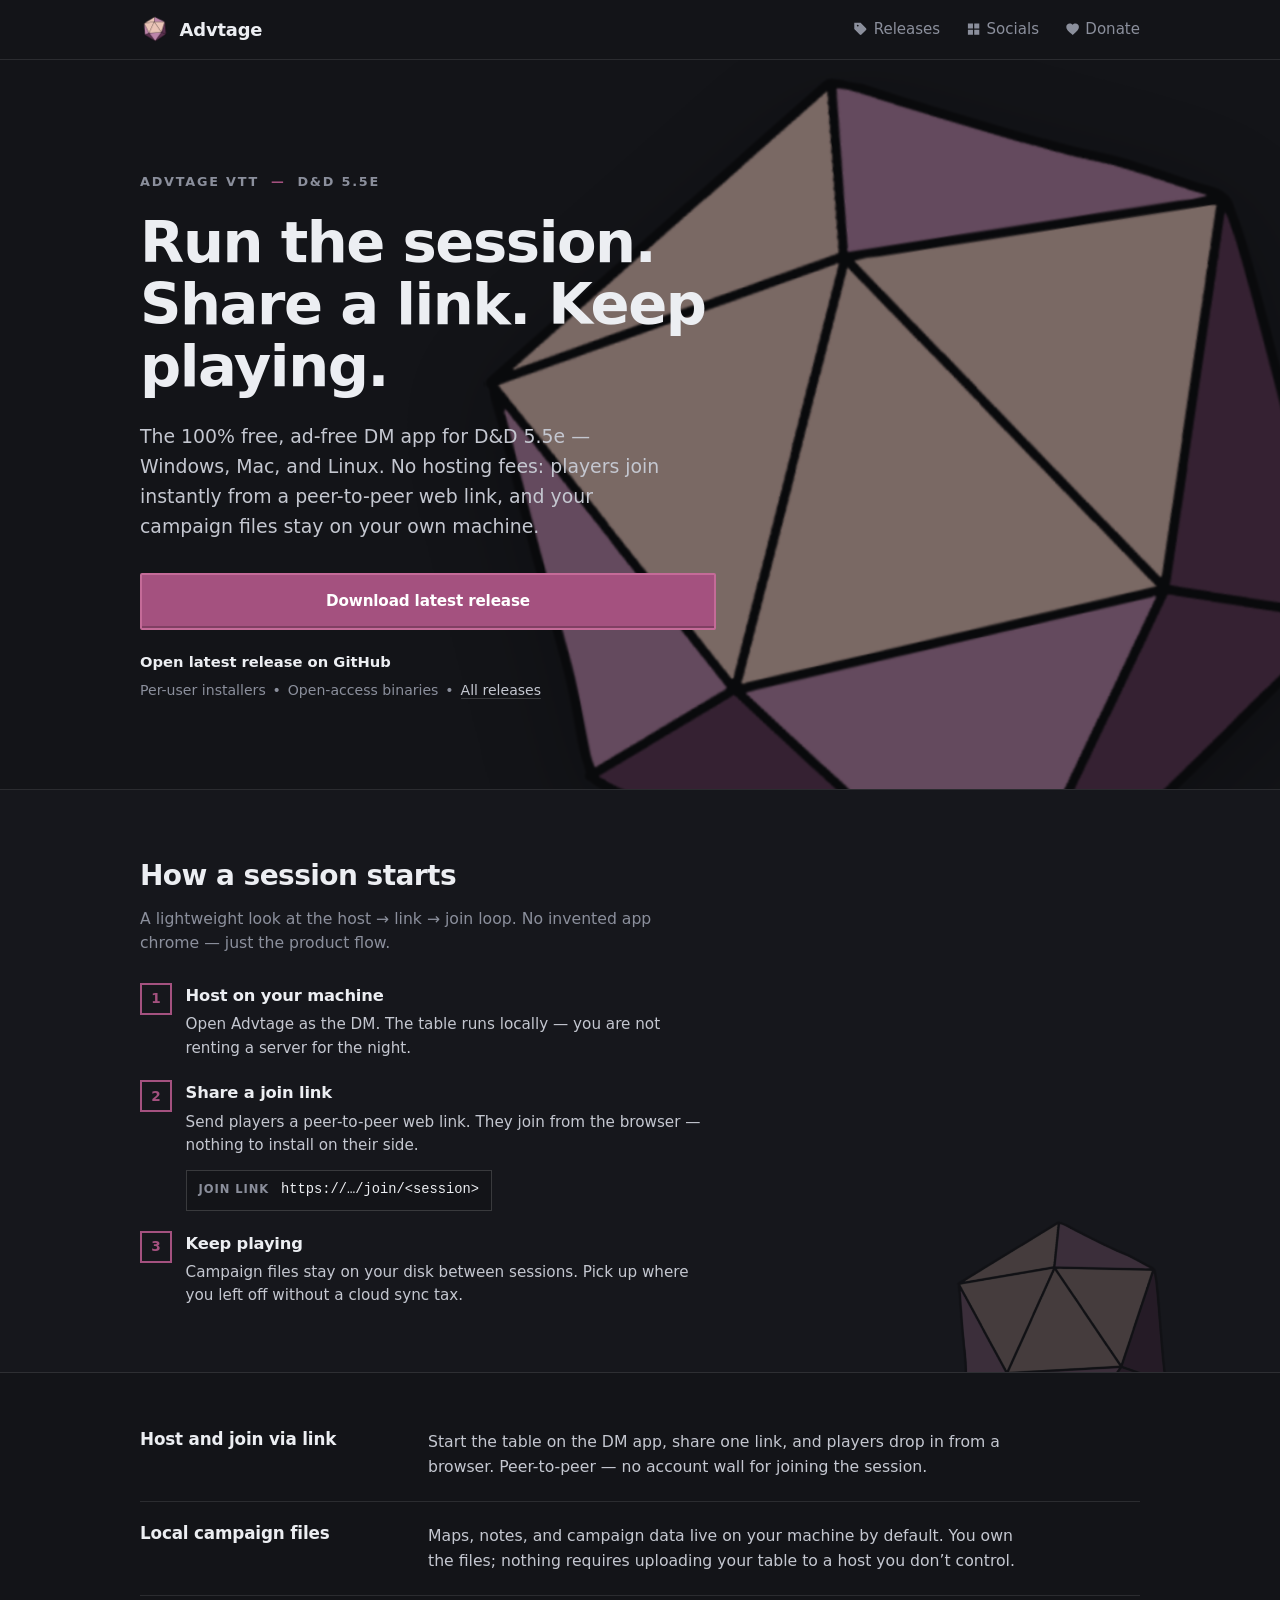
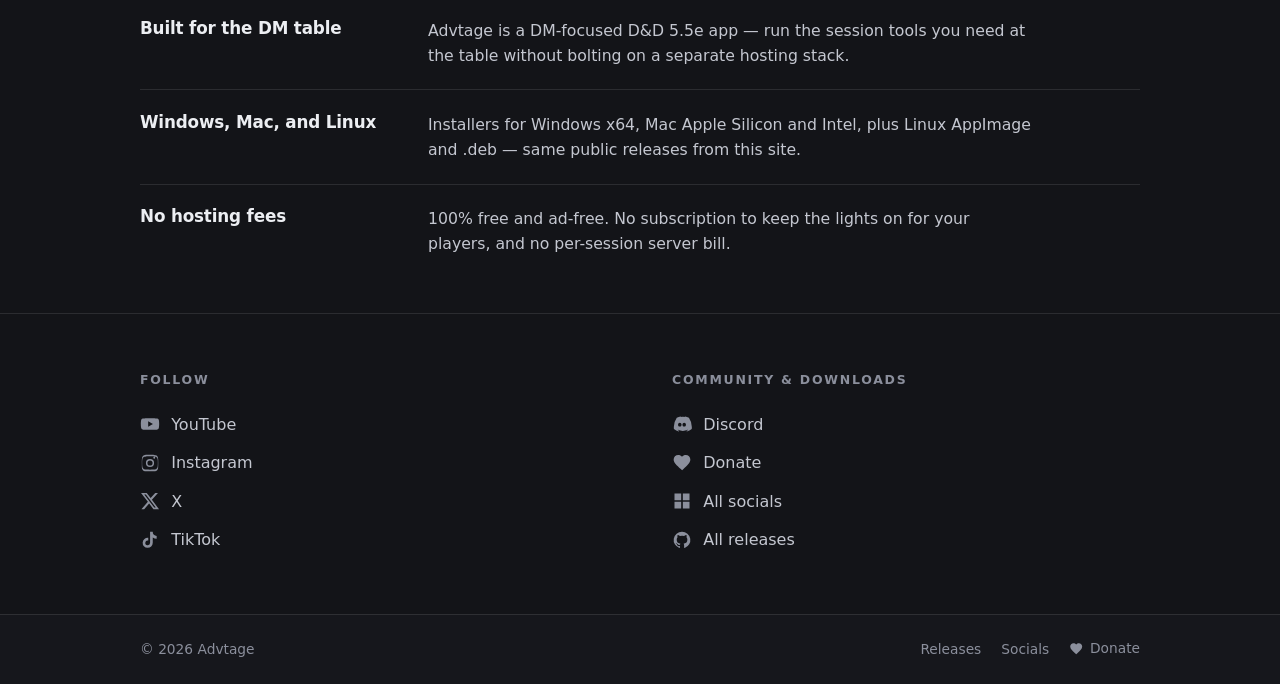
==== commit d52fee93: "Remove hero Donate CTA; add matching nav icons Drop the heart Donate link under homepage downloads. " ====
--- a/index.html
+++ b/index.html
@@ -22,10 +22,16 @@
         <span class="brand__name">Advtage</span>
       </a>
       <nav class="nav__links" aria-label="Primary">
-        <a href="releases.html">Releases</a>
-        <a href="socials.html">Socials</a>
-        <a class="nav-donate" href="https://ko-fi.com/advtage" target="_blank" rel="noopener noreferrer">
-          <svg class="nav-donate__icon" viewBox="0 0 24 24" aria-hidden="true"><path d="M12.1 21.35 10.55 19.9C5.4 15.36 2 12.28 2 8.5 2 5.42 4.42 3 7.5 3c1.74 0 3.41.81 4.5 2.09C13.09 3.81 14.76 3 16.5 3 19.58 3 22 5.42 22 8.5c0 3.78-3.4 6.86-8.55 11.54L12.1 21.35Z"/></svg>
+        <a class="nav-link" href="releases.html">
+          <svg class="nav-link__icon" viewBox="0 0 24 24" aria-hidden="true"><path d="M20.59 13.41 13.42 20.58a2 2 0 0 1-2.83 0L2 12V2h10l8.59 8.59a2 2 0 0 1 0 2.82ZM7.5 8A1.5 1.5 0 1 0 7.5 5 1.5 1.5 0 0 0 7.5 8Z"/></svg>
+          <span>Releases</span>
+        </a>
+        <a class="nav-link" href="socials.html">
+          <svg class="nav-link__icon" viewBox="0 0 24 24" aria-hidden="true"><path d="M3 3h8v8H3V3zm10 0h8v8h-8V3zM3 13h8v8H3v-8zm10 0h8v8h-8v-8z"/></svg>
+          <span>Socials</span>
+        </a>
+        <a class="nav-link" href="https://ko-fi.com/advtage" target="_blank" rel="noopener noreferrer">
+          <svg class="nav-link__icon" viewBox="0 0 24 24" aria-hidden="true"><path d="M12.1 21.35 10.55 19.9C5.4 15.36 2 12.28 2 8.5 2 5.42 4.42 3 7.5 3c1.74 0 3.41.81 4.5 2.09C13.09 3.81 14.76 3 16.5 3 19.58 3 22 5.42 22 8.5c0 3.78-3.4 6.86-8.55 11.54L12.1 21.35Z"/></svg>
           <span>Donate</span>
         </a>
       </nav>
@@ -53,10 +59,6 @@
                 Download for Windows
               </a>
             </div>
-            <a class="actions__alt donate-link" href="https://ko-fi.com/advtage" target="_blank" rel="noopener noreferrer">
-              <svg class="donate-link__icon" viewBox="0 0 24 24" aria-hidden="true"><path d="M12.1 21.35 10.55 19.9C5.4 15.36 2 12.28 2 8.5 2 5.42 4.42 3 7.5 3c1.74 0 3.41.81 4.5 2.09C13.09 3.81 14.76 3 16.5 3 19.58 3 22 5.42 22 8.5c0 3.78-3.4 6.86-8.55 11.54L12.1 21.35Z"/></svg>
-              <span>Donate</span>
-            </a>
           </div>
 
           <p class="version" id="version-line">Fetching latest version…</p>
--- a/styles.css
+++ b/styles.css
@@ -104,13 +104,13 @@
   transition: color 0.15s ease;
 }
 .nav__links a:hover { color: var(--ink); }
-.nav-donate {
+.nav-link {
   display: inline-flex;
   align-items: center;
   gap: 0.35rem;
   line-height: 1;
 }
-.nav-donate__icon {
+.nav-link__icon {
   width: 0.95rem;
   height: 0.95rem;
   display: block;
@@ -118,6 +118,7 @@
   fill: currentColor;
   transform: translateY(-0.5px);
 }
+.nav-link span { line-height: 1; }
 
 /* ---------------- Hero ---------------- */
 .hero {
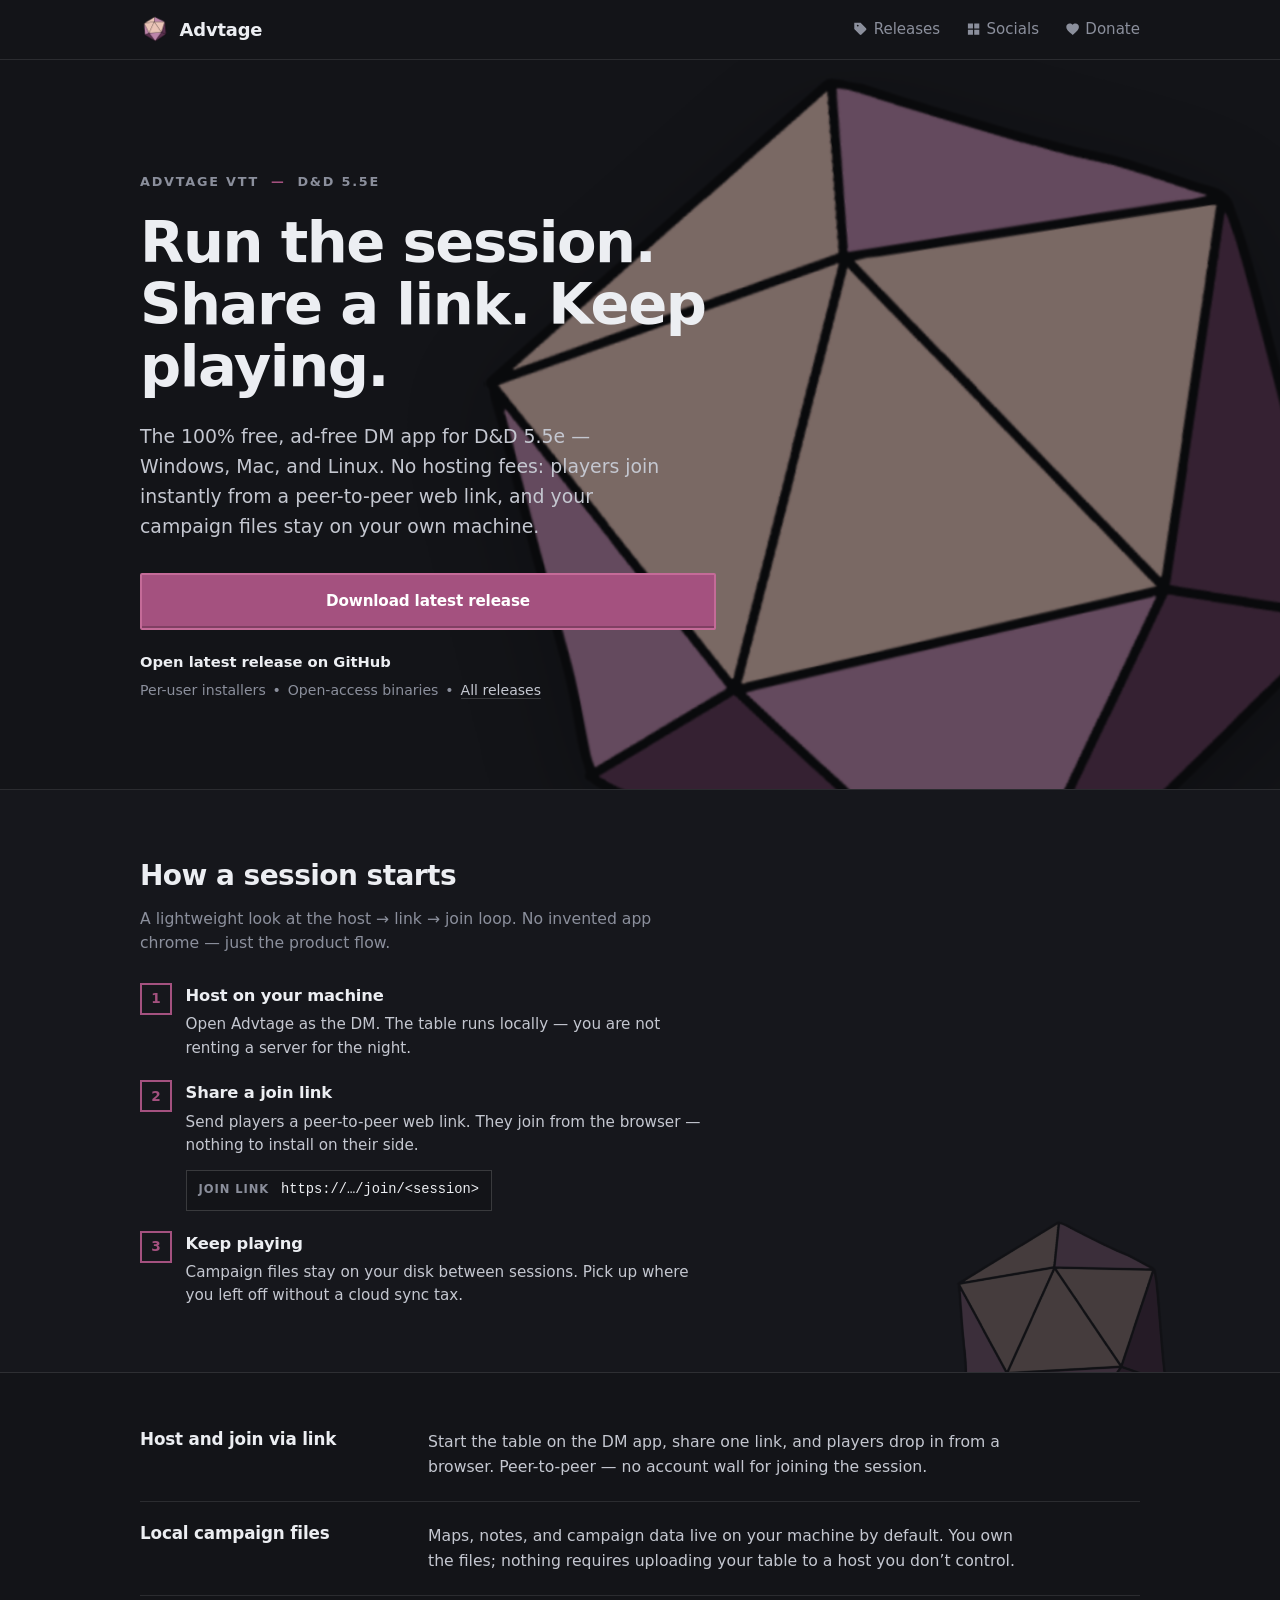
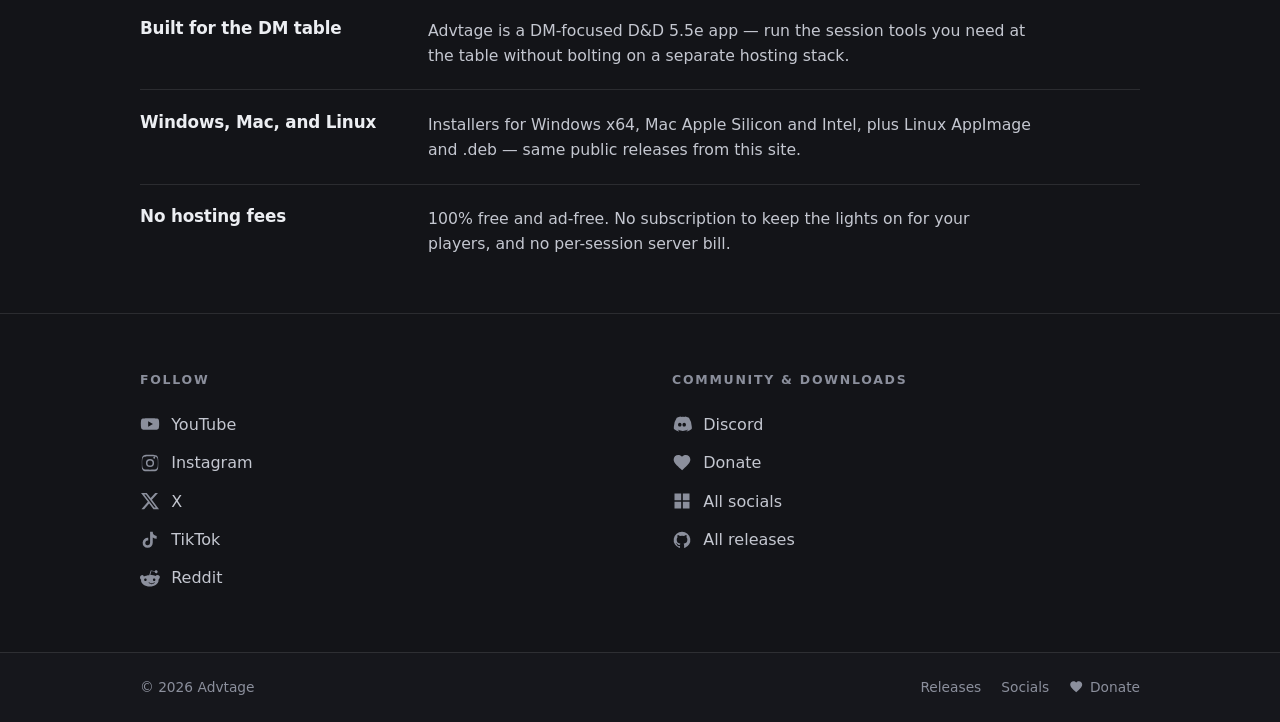
==== commit 83d8f5cc: "Add Reddit profile link to site socials" ====
--- a/index.html
+++ b/index.html
@@ -9,7 +9,8 @@
   <meta property="og:description" content="Free, ad-free DM app for D&amp;D 5.5e on Windows, Mac, and Linux. Players join via a peer-to-peer web link; campaign files stay on your machine." />
   <meta property="og:type" content="website" />
   <meta property="og:image" content="assets/adv-die.png" />
-  <link rel="icon" href="assets/adv-small.png" type="image/png" />
+  <link rel="icon" href="assets/adv-die.png" type="image/png" />
+  <link rel="apple-touch-icon" href="assets/adv-die.png" />
   <link rel="stylesheet" href="styles.css" />
 </head>
 <body>
@@ -164,6 +165,12 @@
                 <span>TikTok</span>
               </a>
             </li>
+            <li>
+              <a class="slink" href="https://www.reddit.com/user/advtagevtt/" target="_blank" rel="noopener noreferrer">
+                <svg class="slink__icon" viewBox="0 0 24 24" aria-hidden="true"><path d="M24 11.5c0-1.65-1.35-3-3-3-.96 0-1.86.48-2.42 1.24-1.64-1-3.85-1.64-6.23-1.72l1.41-4.43 3.84.88c.05.95.84 1.71 1.8 1.71 1 0 1.8-.8 1.8-1.8s-.8-1.8-1.8-1.8c-.83 0-1.53.56-1.74 1.32l-4.14-.95c-.38-.09-.75.14-.84.52l-1.62 5.08c-2.45.04-4.71.69-6.38 1.71A3.012 3.012 0 0 0 3 8.5c-1.65 0-3 1.35-3 3 0 1.05.54 1.97 1.37 2.5-.08.3-.12.62-.12.95 0 3.97 4.7 7.2 10.5 7.2s10.5-3.23 10.5-7.2c0-.33-.04-.65-.12-.95.83-.53 1.37-1.45 1.37-2.5zM6.5 12.5c.83 0 1.5.67 1.5 1.5s-.67 1.5-1.5 1.5-1.5-.67-1.5-1.5.67-1.5 1.5-1.5zm11 5.5c-1.82 1.82-5.18 1.82-7 0-.19-.19-.19-.52 0-.71.2-.19.52-.19.71 0 1.43 1.43 4.14 1.43 5.58 0 .2-.19.52-.19.71 0 .19.19.19.51 0 .71zm-.5-2.5c-.83 0-1.5-.67-1.5-1.5s.67-1.5 1.5-1.5 1.5.67 1.5 1.5-.67 1.5-1.5 1.5z"/></svg>
+                <span>Reddit</span>
+              </a>
+            </li>
           </ul>
         </div>
 
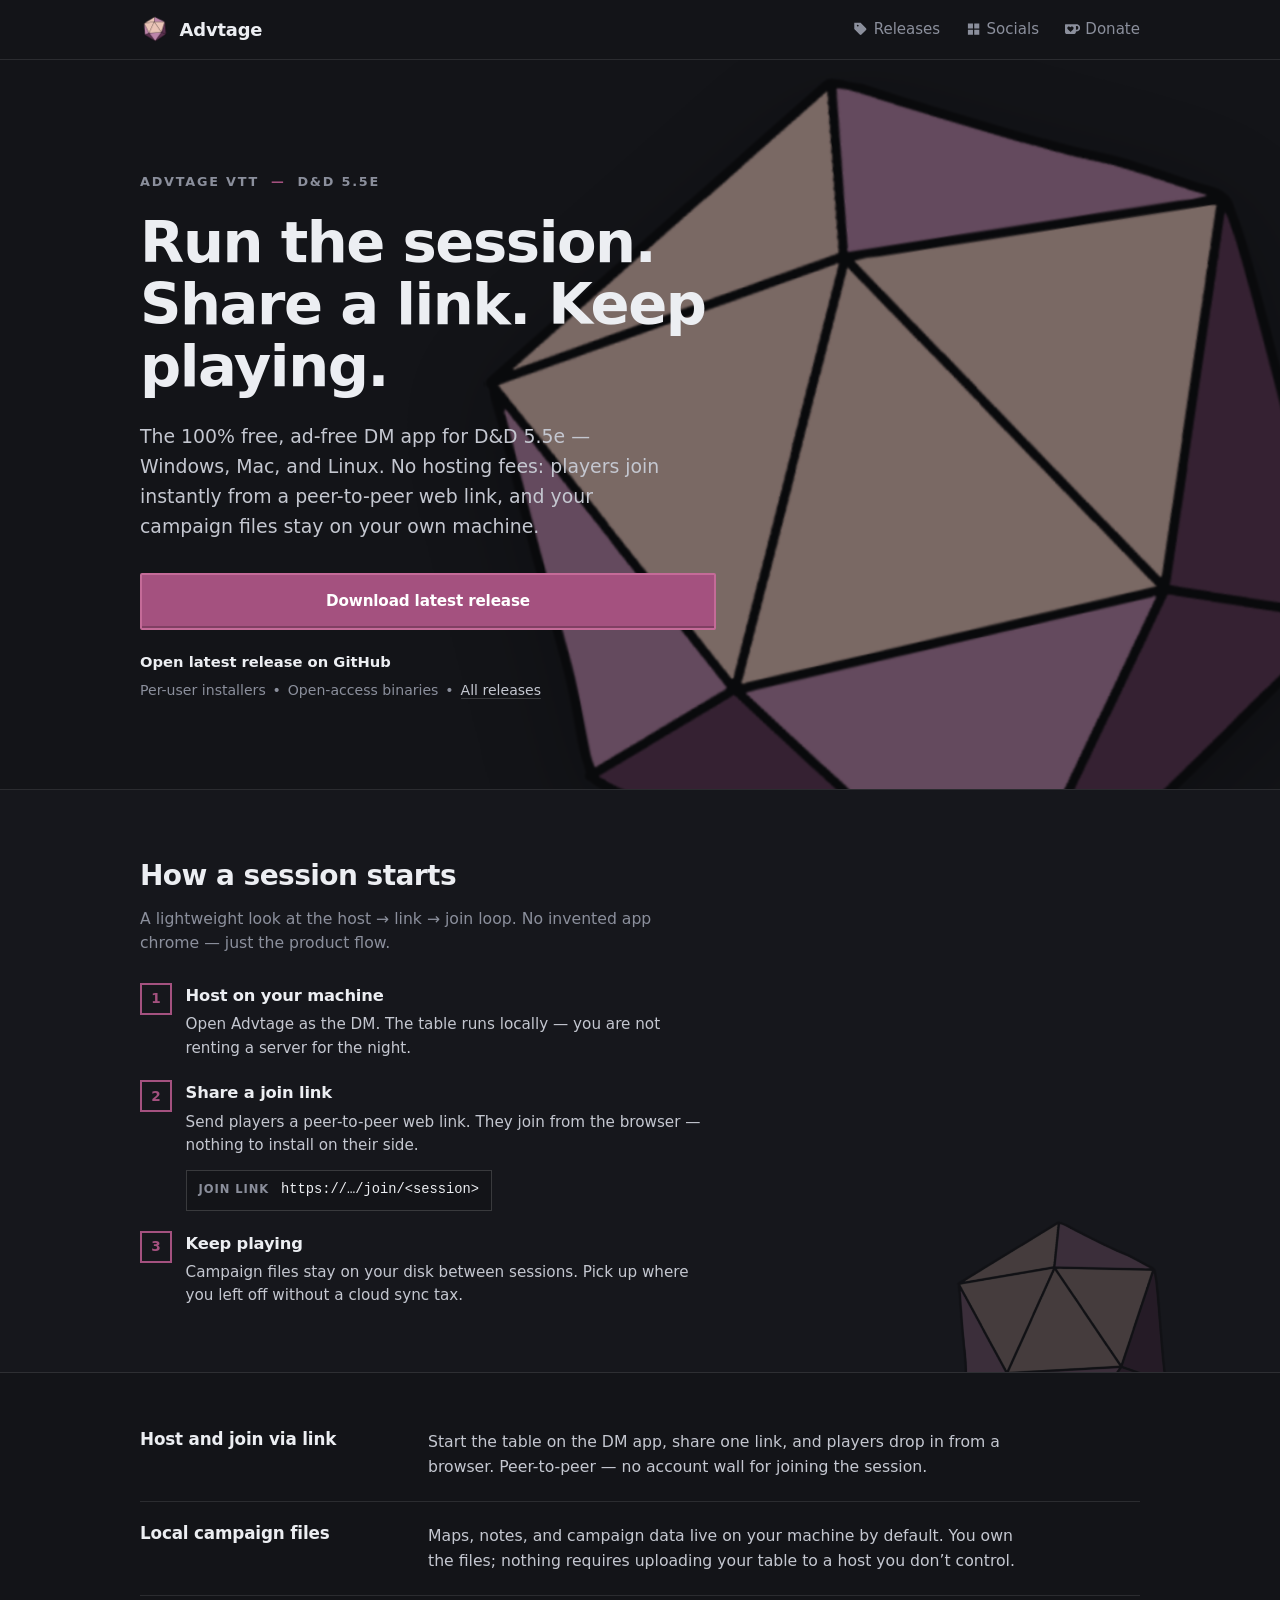
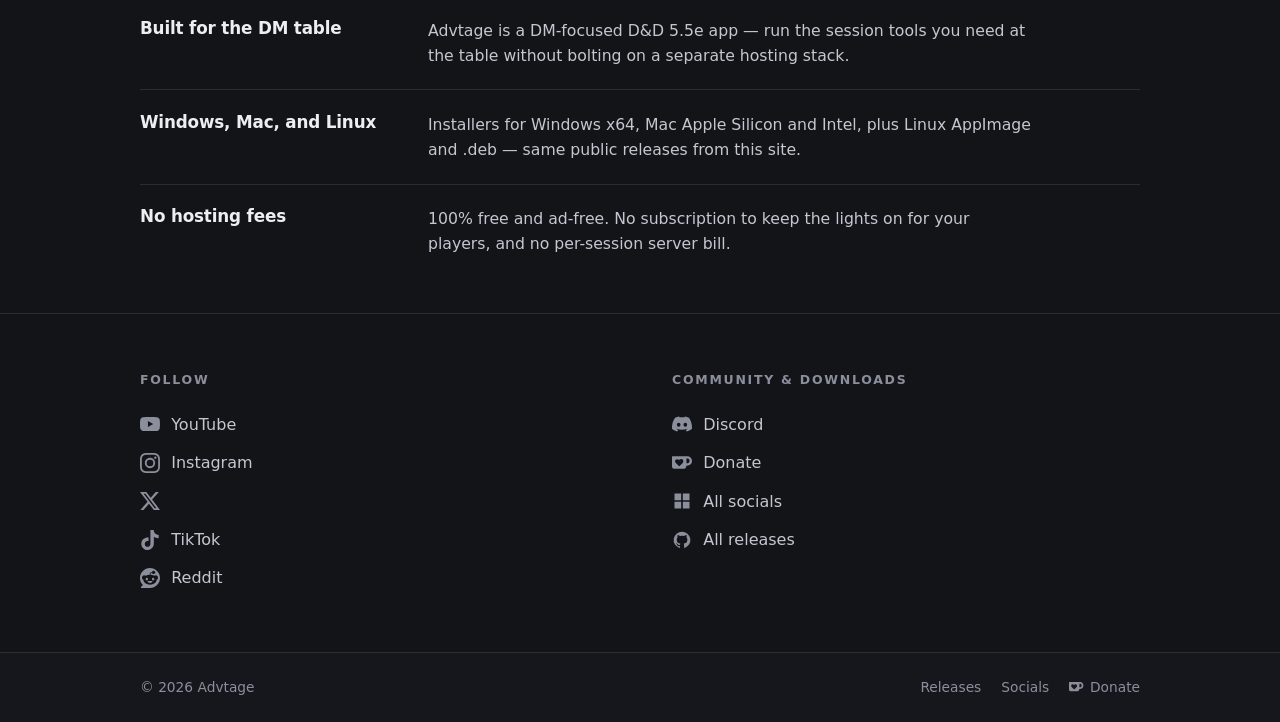
==== commit 06801722: "Replace social icons with official Simple Icons SVG marks. Use accurate monochrome brand path data f" ====
--- a/index.html
+++ b/index.html
@@ -32,7 +32,7 @@
           <span>Socials</span>
         </a>
         <a class="nav-link" href="https://ko-fi.com/advtage" target="_blank" rel="noopener noreferrer">
-          <svg class="nav-link__icon" viewBox="0 0 24 24" aria-hidden="true"><path d="M12.1 21.35 10.55 19.9C5.4 15.36 2 12.28 2 8.5 2 5.42 4.42 3 7.5 3c1.74 0 3.41.81 4.5 2.09C13.09 3.81 14.76 3 16.5 3 19.58 3 22 5.42 22 8.5c0 3.78-3.4 6.86-8.55 11.54L12.1 21.35Z"/></svg>
+          <svg class="nav-link__icon" viewBox="0 0 24 24" aria-hidden="true"><path d="M23.881 8.948c-.773-4.085-4.859-4.593-4.859-4.593H.723c-.604 0-.679.798-.679.798s-.082 7.324-.022 11.822c.164 2.424 2.586 2.672 2.586 2.672s8.267-.023 11.966-.049c2.438-.426 2.683-2.566 2.658-3.734 4.352.24 7.422-2.831 6.649-6.916zm-11.062 3.511c-1.246 1.453-4.011 3.976-4.011 3.976s-.121.119-.31.023c-.076-.057-.108-.09-.108-.09-.443-.441-3.368-3.049-4.034-3.954-.709-.965-1.041-2.7-.091-3.71.951-1.01 3.005-1.086 4.363.407 0 0 1.565-1.782 3.468-.963 1.904.82 1.832 3.011.723 4.311zm6.173.478c-.928.116-1.682.028-1.682.028V7.284h1.77s1.971.551 1.971 2.638c0 1.913-.985 2.667-2.059 3.015z"/></svg>
           <span>Donate</span>
         </a>
       </nav>
@@ -143,31 +143,30 @@
           <ul class="group__list" id="social-links-social">
             <li>
               <a class="slink" href="https://www.youtube.com/@advtagevtt" target="_blank" rel="noopener noreferrer">
-                <svg class="slink__icon" viewBox="0 0 24 24" aria-hidden="true"><path d="M23 12s0-3.2-.4-4.7a2.5 2.5 0 0 0-1.8-1.8C19.3 5 12 5 12 5s-7.3 0-8.8.5A2.5 2.5 0 0 0 1.4 7.3C1 8.8 1 12 1 12s0 3.2.4 4.7a2.5 2.5 0 0 0 1.8 1.8C4.7 19 12 19 12 19s7.3 0 8.8-.5a2.5 2.5 0 0 0 1.8-1.8C23 15.2 23 12 23 12ZM9.8 15.3V8.7l5.7 3.3-5.7 3.3Z"/></svg>
+                <svg class="slink__icon" viewBox="0 0 24 24" aria-hidden="true"><path d="M23.498 6.186a3.016 3.016 0 0 0-2.122-2.136C19.505 3.545 12 3.545 12 3.545s-7.505 0-9.377.505A3.017 3.017 0 0 0 .502 6.186C0 8.07 0 12 0 12s0 3.93.502 5.814a3.016 3.016 0 0 0 2.122 2.136c1.871.505 9.376.505 9.376.505s7.505 0 9.377-.505a3.015 3.015 0 0 0 2.122-2.136C24 15.93 24 12 24 12s0-3.93-.502-5.814zM9.545 15.568V8.432L15.818 12l-6.273 3.568z"/></svg>
                 <span>YouTube</span>
               </a>
             </li>
             <li>
               <a class="slink" href="https://www.instagram.com/advtagevtt" target="_blank" rel="noopener noreferrer">
-                <svg class="slink__icon" viewBox="0 0 24 24" aria-hidden="true"><path d="M12 2.2c3.2 0 3.6 0 4.9.1 1.2.1 1.8.3 2.2.4.6.2 1 .5 1.4.9.4.4.7.8.9 1.4.1.4.3 1 .4 2.2.1 1.3.1 1.7.1 4.9s0 3.6-.1 4.9c-.1 1.2-.3 1.8-.4 2.2-.2.6-.5 1-.9 1.4-.4.4-.8.7-1.4.9-.4.1-1 .3-2.2.4-1.3.1-1.7.1-4.9.1s-3.6 0-4.9-.1c-1.2-.1-1.8-.3-2.2-.4a3.8 3.8 0 0 1-1.4-.9 3.8 3.8 0 0 1-.9-1.4c-.1-.4-.3-1-.4-2.2C2.2 15.6 2.2 15.2 2.2 12s0-3.6.1-4.9c.1-1.2.3-1.8.4-2.2.2-.6.5-1 .9-1.4.4-.4.8-.7 1.4-.9.4-.1 1-.3 2.2-.4C8.4 2.2 8.8 2.2 12 2.2Zm0 1.8c-3.1 0-3.5 0-4.7.1-1.1.1-1.7.2-2.1.4-.5.2-.9.4-1.3.8-.4.4-.6.8-.8 1.3-.2.4-.3 1-.4 2.1C2.6 9.9 2.6 10.3 2.6 12s0 2.1.1 3.3c.1 1.1.2 1.7.4 2.1.2.5.4.9.8 1.3.4.4.8.6 1.3.8.4.2 1 .3 2.1.4 1.2.1 1.6.1 4.7.1s3.5 0 4.7-.1c1.1-.1 1.7-.2 2.1-.4.5-.2.9-.4 1.3-.8.4-.4.6-.8.8-1.3.2-.4.3-1 .4-2.1.1-1.2.1-1.6.1-3.3s0-2.1-.1-3.3c-.1-1.1-.2-1.7-.4-2.1a3.5 3.5 0 0 0-.8-1.3 3.5 3.5 0 0 0-1.3-.8c-.4-.2-1-.3-2.1-.4C15.5 4 15.1 4 12 4Zm0 3.1a4.9 4.9 0 1 1 0 9.8 4.9 4.9 0 0 1 0-9.8Zm0 8a3.1 3.1 0 1 0 0-6.2 3.1 3.1 0 0 0 0 6.2Zm5.1-8.2a1.15 1.15 0 1 1 0-2.3 1.15 1.15 0 0 1 0 2.3Z"/></svg>
+                <svg class="slink__icon" viewBox="0 0 24 24" aria-hidden="true"><path d="M7.0301.084c-1.2768.0602-2.1487.264-2.911.5634-.7888.3075-1.4575.72-2.1228 1.3877-.6652.6677-1.075 1.3368-1.3802 2.127-.2954.7638-.4956 1.6365-.552 2.914-.0564 1.2775-.0689 1.6882-.0626 4.947.0062 3.2586.0206 3.6671.0825 4.9473.061 1.2765.264 2.1482.5635 2.9107.308.7889.72 1.4573 1.388 2.1228.6679.6655 1.3365 1.0743 2.1285 1.38.7632.295 1.6361.4961 2.9134.552 1.2773.056 1.6884.069 4.9462.0627 3.2578-.0062 3.668-.0207 4.9478-.0814 1.28-.0607 2.147-.2652 2.9098-.5633.7889-.3086 1.4578-.72 2.1228-1.3881.665-.6682 1.0745-1.3378 1.3795-2.1284.2957-.7632.4966-1.636.552-2.9124.056-1.2809.0692-1.6898.063-4.948-.0063-3.2583-.021-3.6668-.0817-4.9465-.0607-1.2797-.264-2.1487-.5633-2.9117-.3084-.7889-.72-1.4568-1.3876-2.1228C21.2982 1.33 20.628.9208 19.8378.6165 19.074.321 18.2017.1197 16.9244.0645 15.6471.0093 15.236-.005 11.977.0014 8.718.0076 8.31.0215 7.0301.0839m.1402 21.6932c-1.17-.0509-1.8053-.2453-2.2287-.408-.5606-.216-.96-.4771-1.3819-.895-.422-.4178-.6811-.8186-.9-1.378-.1644-.4234-.3624-1.058-.4171-2.228-.0595-1.2645-.072-1.6442-.079-4.848-.007-3.2037.0053-3.583.0607-4.848.05-1.169.2456-1.805.408-2.2282.216-.5613.4762-.96.895-1.3816.4188-.4217.8184-.6814 1.3783-.9003.423-.1651 1.0575-.3614 2.227-.4171 1.2655-.06 1.6447-.072 4.848-.079 3.2033-.007 3.5835.005 4.8495.0608 1.169.0508 1.8053.2445 2.228.408.5608.216.96.4754 1.3816.895.4217.4194.6816.8176.9005 1.3787.1653.4217.3617 1.056.4169 2.2263.0602 1.2655.0739 1.645.0796 4.848.0058 3.203-.0055 3.5834-.061 4.848-.051 1.17-.245 1.8055-.408 2.2294-.216.5604-.4763.96-.8954 1.3814-.419.4215-.8181.6811-1.3783.9-.4224.1649-1.0577.3617-2.2262.4174-1.2656.0595-1.6448.072-4.8493.079-3.2045.007-3.5825-.006-4.848-.0608M16.953 5.5864A1.44 1.44 0 1 0 18.39 4.144a1.44 1.44 0 0 0-1.437 1.4424M5.8385 12.012c.0067 3.4032 2.7706 6.1557 6.173 6.1493 3.4026-.0065 6.157-2.7701 6.1506-6.1733-.0065-3.4032-2.771-6.1565-6.174-6.1498-3.403.0067-6.156 2.771-6.1496 6.1738M8 12.0077a4 4 0 1 1 4.008 3.9921A3.9996 3.9996 0 0 1 8 12.0077"/></svg>
                 <span>Instagram</span>
               </a>
             </li>
             <li>
-              <a class="slink" href="https://x.com/AdvtageVTT" target="_blank" rel="noopener noreferrer">
-                <svg class="slink__icon" viewBox="0 0 24 24" aria-hidden="true"><path d="M18.24 2.25h3.31l-7.23 8.26 8.5 11.24h-6.65l-5.2-6.82-5.96 6.82H1.7l7.73-8.84L1.25 2.25h6.82l4.7 6.22 5.47-6.22Zm-1.16 17.52h1.83L7.02 4.13H5.06l12.02 15.64Z"/></svg>
-                <span>X</span>
+              <a class="slink" href="https://x.com/AdvtageVTT" target="_blank" rel="noopener noreferrer" aria-label="X">
+                <svg class="slink__icon" viewBox="0 0 24 24" aria-hidden="true"><path d="M18.901 1.153h3.68l-8.04 9.19L24 22.846h-7.406l-5.8-7.584-6.638 7.584H.474l8.6-9.83L0 1.154h7.594l5.243 6.932ZM17.61 20.644h2.039L6.486 3.24H4.298Z"/></svg>
               </a>
             </li>
             <li>
               <a class="slink" href="https://www.tiktok.com/@advtagevtt" target="_blank" rel="noopener noreferrer">
-                <svg class="slink__icon" viewBox="0 0 24 24" aria-hidden="true"><path d="M16.6 5.82A5.2 5.2 0 0 1 15.3 2h-3.2v13.4a2.86 2.86 0 1 1-2.2-2.79V9.3a6.06 6.06 0 1 0 5.4 6.02V8.9a8.35 8.35 0 0 0 4.7 1.45V7.15a5.18 5.18 0 0 1-3.4-1.33Z"/></svg>
+                <svg class="slink__icon" viewBox="0 0 24 24" aria-hidden="true"><path d="M12.525.02c1.31-.02 2.61-.01 3.91-.02.08 1.53.63 3.09 1.75 4.17 1.12 1.11 2.7 1.62 4.24 1.79v4.03c-1.44-.05-2.89-.35-4.2-.97-.57-.26-1.1-.59-1.62-.93-.01 2.92.01 5.84-.02 8.75-.08 1.4-.54 2.79-1.35 3.94-1.31 1.92-3.58 3.17-5.91 3.21-1.43.08-2.86-.31-4.08-1.03-2.02-1.19-3.44-3.37-3.65-5.71-.02-.5-.03-1-.01-1.49.18-1.9 1.12-3.72 2.58-4.96 1.66-1.44 3.98-2.13 6.15-1.72.02 1.48-.04 2.96-.04 4.44-.99-.32-2.15-.23-3.02.37-.63.41-1.11 1.04-1.36 1.75-.21.51-.15 1.07-.14 1.61.24 1.64 1.82 3.02 3.5 2.87 1.12-.01 2.19-.66 2.77-1.61.19-.33.4-.67.41-1.06.1-1.79.06-3.57.07-5.36.01-4.03-.01-8.05.02-12.07z"/></svg>
                 <span>TikTok</span>
               </a>
             </li>
             <li>
               <a class="slink" href="https://www.reddit.com/user/advtagevtt/" target="_blank" rel="noopener noreferrer">
-                <svg class="slink__icon" viewBox="0 0 24 24" aria-hidden="true"><path d="M24 11.5c0-1.65-1.35-3-3-3-.96 0-1.86.48-2.42 1.24-1.64-1-3.85-1.64-6.23-1.72l1.41-4.43 3.84.88c.05.95.84 1.71 1.8 1.71 1 0 1.8-.8 1.8-1.8s-.8-1.8-1.8-1.8c-.83 0-1.53.56-1.74 1.32l-4.14-.95c-.38-.09-.75.14-.84.52l-1.62 5.08c-2.45.04-4.71.69-6.38 1.71A3.012 3.012 0 0 0 3 8.5c-1.65 0-3 1.35-3 3 0 1.05.54 1.97 1.37 2.5-.08.3-.12.62-.12.95 0 3.97 4.7 7.2 10.5 7.2s10.5-3.23 10.5-7.2c0-.33-.04-.65-.12-.95.83-.53 1.37-1.45 1.37-2.5zM6.5 12.5c.83 0 1.5.67 1.5 1.5s-.67 1.5-1.5 1.5-1.5-.67-1.5-1.5.67-1.5 1.5-1.5zm11 5.5c-1.82 1.82-5.18 1.82-7 0-.19-.19-.19-.52 0-.71.2-.19.52-.19.71 0 1.43 1.43 4.14 1.43 5.58 0 .2-.19.52-.19.71 0 .19.19.19.51 0 .71zm-.5-2.5c-.83 0-1.5-.67-1.5-1.5s.67-1.5 1.5-1.5 1.5.67 1.5 1.5-.67 1.5-1.5 1.5z"/></svg>
+                <svg class="slink__icon" viewBox="0 0 24 24" aria-hidden="true"><path d="M12 0C5.373 0 0 5.373 0 12c0 3.314 1.343 6.314 3.515 8.485l-2.286 2.286C.775 23.225 1.097 24 1.738 24H12c6.627 0 12-5.373 12-12S18.627 0 12 0Zm4.388 3.199c1.104 0 1.999.895 1.999 1.999 0 1.105-.895 2-1.999 2-.946 0-1.739-.657-1.947-1.539v.002c-1.147.162-2.032 1.15-2.032 2.341v.007c1.776.067 3.4.567 4.686 1.363.473-.363 1.064-.58 1.707-.58 1.547 0 2.802 1.254 2.802 2.802 0 1.117-.655 2.081-1.601 2.531-.088 3.256-3.637 5.876-7.997 5.876-4.361 0-7.905-2.617-7.998-5.87-.954-.447-1.614-1.415-1.614-2.538 0-1.548 1.255-2.802 2.803-2.802.645 0 1.239.218 1.712.585 1.275-.79 2.881-1.291 4.64-1.365v-.01c0-1.663 1.263-3.034 2.88-3.207.188-.911.993-1.595 1.959-1.595Zm-8.085 8.376c-.784 0-1.459.78-1.506 1.797-.047 1.016.64 1.429 1.426 1.429.786 0 1.371-.369 1.418-1.385.047-1.017-.553-1.841-1.338-1.841Zm7.406 0c-.786 0-1.385.824-1.338 1.841.047 1.017.634 1.385 1.418 1.385.785 0 1.473-.413 1.426-1.429-.046-1.017-.721-1.797-1.506-1.797Zm-3.703 4.013c-.974 0-1.907.048-2.77.135-.147.015-.241.168-.183.305.483 1.154 1.622 1.964 2.953 1.964 1.33 0 2.47-.81 2.953-1.964.057-.137-.037-.29-.184-.305-.863-.087-1.795-.135-2.769-.135Z"/></svg>
                 <span>Reddit</span>
               </a>
             </li>
@@ -179,13 +178,13 @@
           <ul class="group__list" id="social-links-community">
             <li>
               <a class="slink" href="https://discord.gg/P9cmzxJrYT" target="_blank" rel="noopener noreferrer">
-                <svg class="slink__icon" viewBox="0 0 24 24" aria-hidden="true"><path d="M20.3 4.6A19 19 0 0 0 15.6 3.1l-.24.5a17.6 17.6 0 0 1 4.14 1.32 15.7 15.7 0 0 0-13-.02A17.5 17.5 0 0 1 10.7 3.6l-.25-.5A19 19 0 0 0 5.7 4.6 19.8 19.8 0 0 0 2.3 17.9a19.2 19.2 0 0 0 5.86 2.95l.47-.66a12.5 12.5 0 0 1-1.86-.9l.46-.35a13.7 13.7 0 0 0 11.54 0l.46.35c-.6.35-1.22.65-1.87.9l.47.66a19.1 19.1 0 0 0 5.86-2.95 19.7 19.7 0 0 0-3.4-13.3ZM9.35 15.1c-1.14 0-2.08-1.05-2.08-2.34 0-1.29.92-2.34 2.08-2.34 1.16 0 2.1 1.06 2.08 2.34 0 1.29-.93 2.34-2.08 2.34Zm5.3 0c-1.14 0-2.08-1.05-2.08-2.34 0-1.29.92-2.34 2.08-2.34 1.16 0 2.1 1.06 2.08 2.34 0 1.29-.92 2.34-2.08 2.34Z"/></svg>
+                <svg class="slink__icon" viewBox="0 0 24 24" aria-hidden="true"><path d="M20.317 4.3698a19.7913 19.7913 0 00-4.8851-1.5152.0741.0741 0 00-.0785.0371c-.211.3753-.4447.8648-.6083 1.2495-1.8447-.2762-3.68-.2762-5.4868 0-.1636-.3933-.4058-.8742-.6177-1.2495a.077.077 0 00-.0785-.037 19.7363 19.7363 0 00-4.8852 1.515.0699.0699 0 00-.0321.0277C.5334 9.0458-.319 13.5799.0992 18.0578a.0824.0824 0 00.0312.0561c2.0528 1.5076 4.0413 2.4228 5.9929 3.0294a.077.077 0 00.0842-.0276c.4616-.6304.8731-1.2952 1.226-1.9942a.076.076 0 00-.0416-.1057c-.6528-.2476-1.2743-.5495-1.8722-.8923a.077.077 0 01-.0076-.1277c.1258-.0943.2517-.1923.3718-.2914a.0743.0743 0 01.0776-.0105c3.9278 1.7933 8.18 1.7933 12.0614 0a.0739.0739 0 01.0785.0095c.1202.099.246.1981.3728.2924a.077.077 0 01-.0066.1276 12.2986 12.2986 0 01-1.873.8914.0766.0766 0 00-.0407.1067c.3604.698.7719 1.3628 1.225 1.9932a.076.076 0 00.0842.0286c1.961-.6067 3.9495-1.5219 6.0023-3.0294a.077.077 0 00.0313-.0552c.5004-5.177-.8382-9.6739-3.5485-13.6604a.061.061 0 00-.0312-.0286zM8.02 15.3312c-1.1825 0-2.1569-1.0857-2.1569-2.419 0-1.3332.9555-2.4189 2.157-2.4189 1.2108 0 2.1757 1.0952 2.1568 2.419 0 1.3332-.9555 2.4189-2.1569 2.4189zm7.9748 0c-1.1825 0-2.1569-1.0857-2.1569-2.419 0-1.3332.9554-2.4189 2.1569-2.4189 1.2108 0 2.1757 1.0952 2.1568 2.419 0 1.3332-.946 2.4189-2.1568 2.4189Z"/></svg>
                 <span>Discord</span>
               </a>
             </li>
             <li>
               <a class="slink" href="https://ko-fi.com/advtage" target="_blank" rel="noopener noreferrer">
-                <svg class="slink__icon" viewBox="0 0 24 24" aria-hidden="true"><path d="M12.1 21.35 10.55 19.9C5.4 15.36 2 12.28 2 8.5 2 5.42 4.42 3 7.5 3c1.74 0 3.41.81 4.5 2.09C13.09 3.81 14.76 3 16.5 3 19.58 3 22 5.42 22 8.5c0 3.78-3.4 6.86-8.55 11.54L12.1 21.35Z"/></svg>
+                <svg class="slink__icon" viewBox="0 0 24 24" aria-hidden="true"><path d="M23.881 8.948c-.773-4.085-4.859-4.593-4.859-4.593H.723c-.604 0-.679.798-.679.798s-.082 7.324-.022 11.822c.164 2.424 2.586 2.672 2.586 2.672s8.267-.023 11.966-.049c2.438-.426 2.683-2.566 2.658-3.734 4.352.24 7.422-2.831 6.649-6.916zm-11.062 3.511c-1.246 1.453-4.011 3.976-4.011 3.976s-.121.119-.31.023c-.076-.057-.108-.09-.108-.09-.443-.441-3.368-3.049-4.034-3.954-.709-.965-1.041-2.7-.091-3.71.951-1.01 3.005-1.086 4.363.407 0 0 1.565-1.782 3.468-.963 1.904.82 1.832 3.011.723 4.311zm6.173.478c-.928.116-1.682.028-1.682.028V7.284h1.77s1.971.551 1.971 2.638c0 1.913-.985 2.667-2.059 3.015z"/></svg>
                 <span>Donate</span>
               </a>
             </li>
@@ -214,7 +213,7 @@
         <a href="releases.html">Releases</a>
         <a href="socials.html">Socials</a>
         <a class="donate-link" href="https://ko-fi.com/advtage" target="_blank" rel="noopener noreferrer">
-          <svg class="donate-link__icon" viewBox="0 0 24 24" aria-hidden="true"><path d="M12.1 21.35 10.55 19.9C5.4 15.36 2 12.28 2 8.5 2 5.42 4.42 3 7.5 3c1.74 0 3.41.81 4.5 2.09C13.09 3.81 14.76 3 16.5 3 19.58 3 22 5.42 22 8.5c0 3.78-3.4 6.86-8.55 11.54L12.1 21.35Z"/></svg>
+          <svg class="donate-link__icon" viewBox="0 0 24 24" aria-hidden="true"><path d="M23.881 8.948c-.773-4.085-4.859-4.593-4.859-4.593H.723c-.604 0-.679.798-.679.798s-.082 7.324-.022 11.822c.164 2.424 2.586 2.672 2.586 2.672s8.267-.023 11.966-.049c2.438-.426 2.683-2.566 2.658-3.734 4.352.24 7.422-2.831 6.649-6.916zm-11.062 3.511c-1.246 1.453-4.011 3.976-4.011 3.976s-.121.119-.31.023c-.076-.057-.108-.09-.108-.09-.443-.441-3.368-3.049-4.034-3.954-.709-.965-1.041-2.7-.091-3.71.951-1.01 3.005-1.086 4.363.407 0 0 1.565-1.782 3.468-.963 1.904.82 1.832 3.011.723 4.311zm6.173.478c-.928.116-1.682.028-1.682.028V7.284h1.77s1.971.551 1.971 2.638c0 1.913-.985 2.667-2.059 3.015z"/></svg>
           <span>Donate</span>
         </a>
       </div>
--- a/styles.css
+++ b/styles.css
@@ -567,6 +567,12 @@
   margin: 0 auto 0.9rem;
   object-fit: contain;
 }
+.lt__logo {
+  width: 10rem;
+  height: auto;
+  margin: 0 auto 1.25rem;
+  object-fit: contain;
+}
 .lt__name {
   margin: 0 0 0.35rem;
   font-size: 1.45rem;
@@ -607,6 +613,10 @@
   line-height: 1;
   box-shadow: inset 0 -2px 0 rgba(0, 0, 0, 0.28);
   transition: background 0.15s ease, border-color 0.15s ease, color 0.15s ease;
+}
+.lt-btn[aria-label="X"],
+.slink[aria-label="X"] {
+  justify-content: center;
 }
 .lt-btn:hover {
   background: var(--accent);
